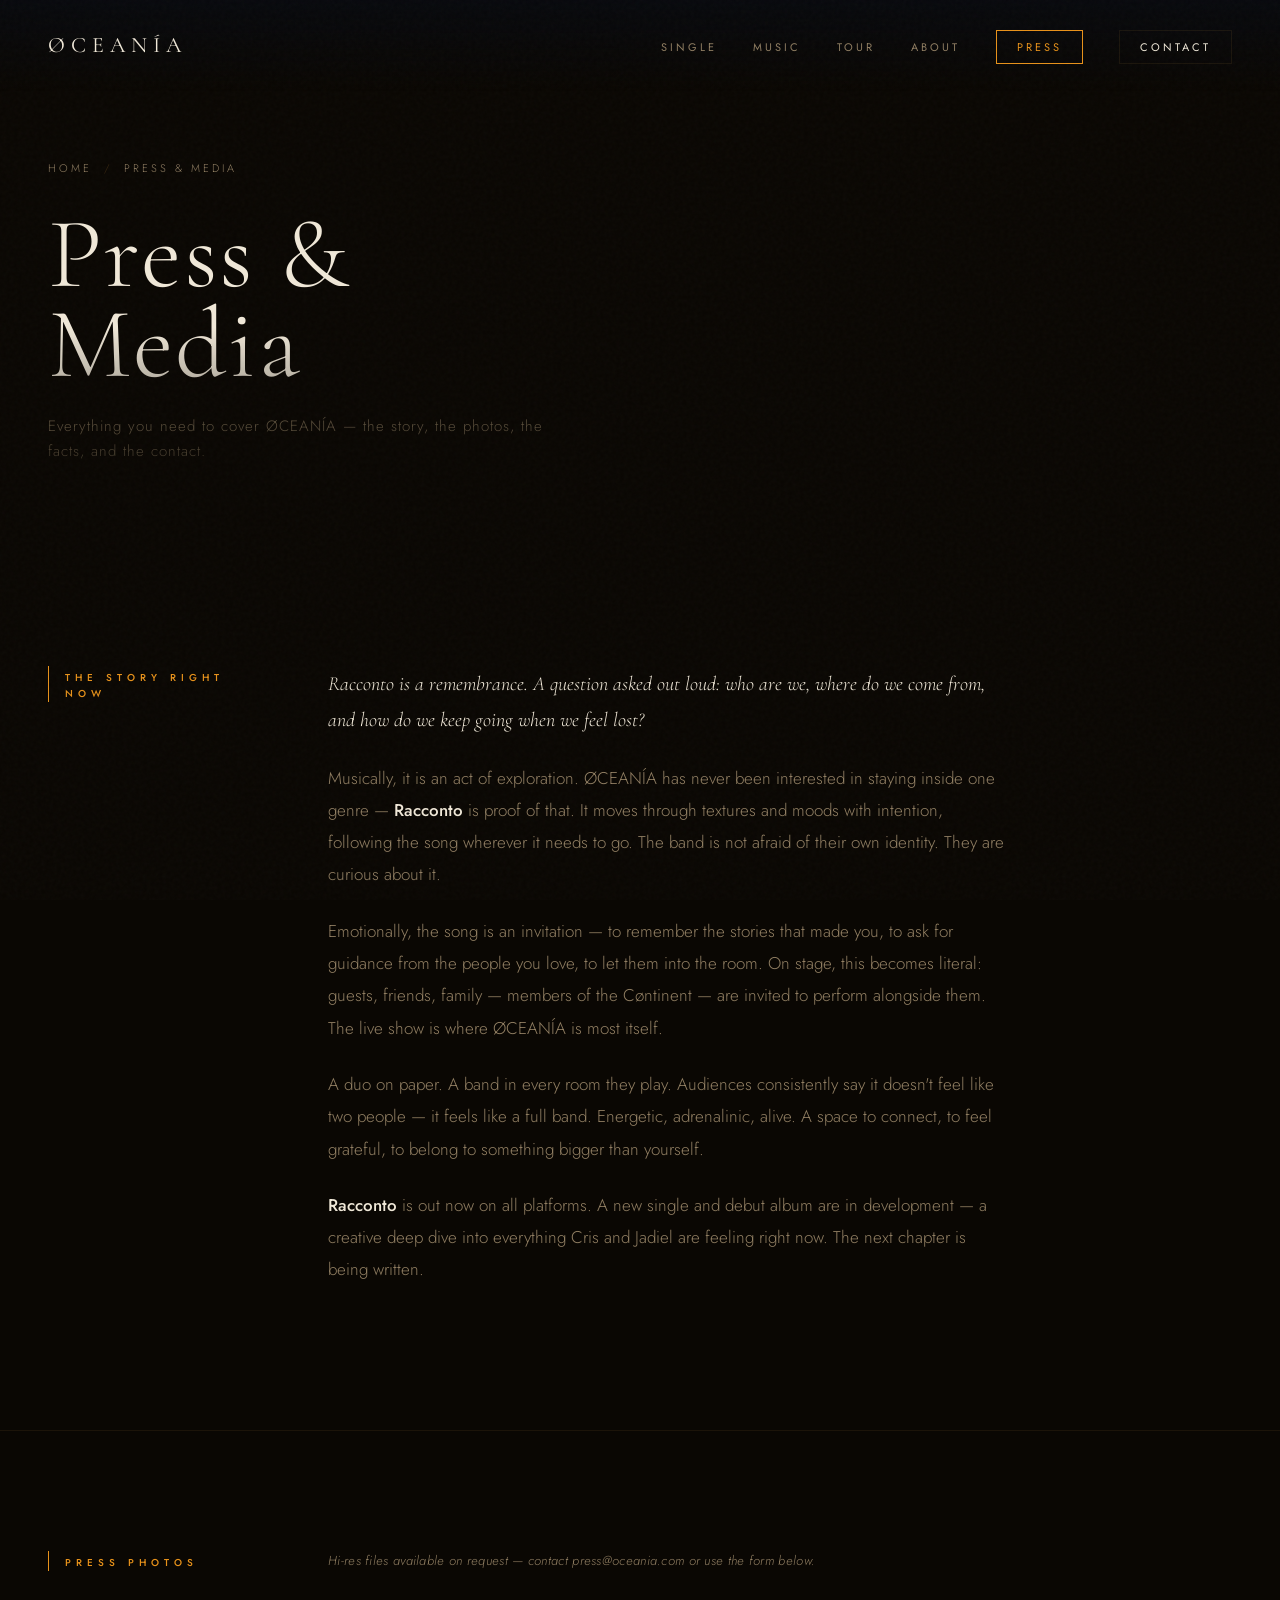
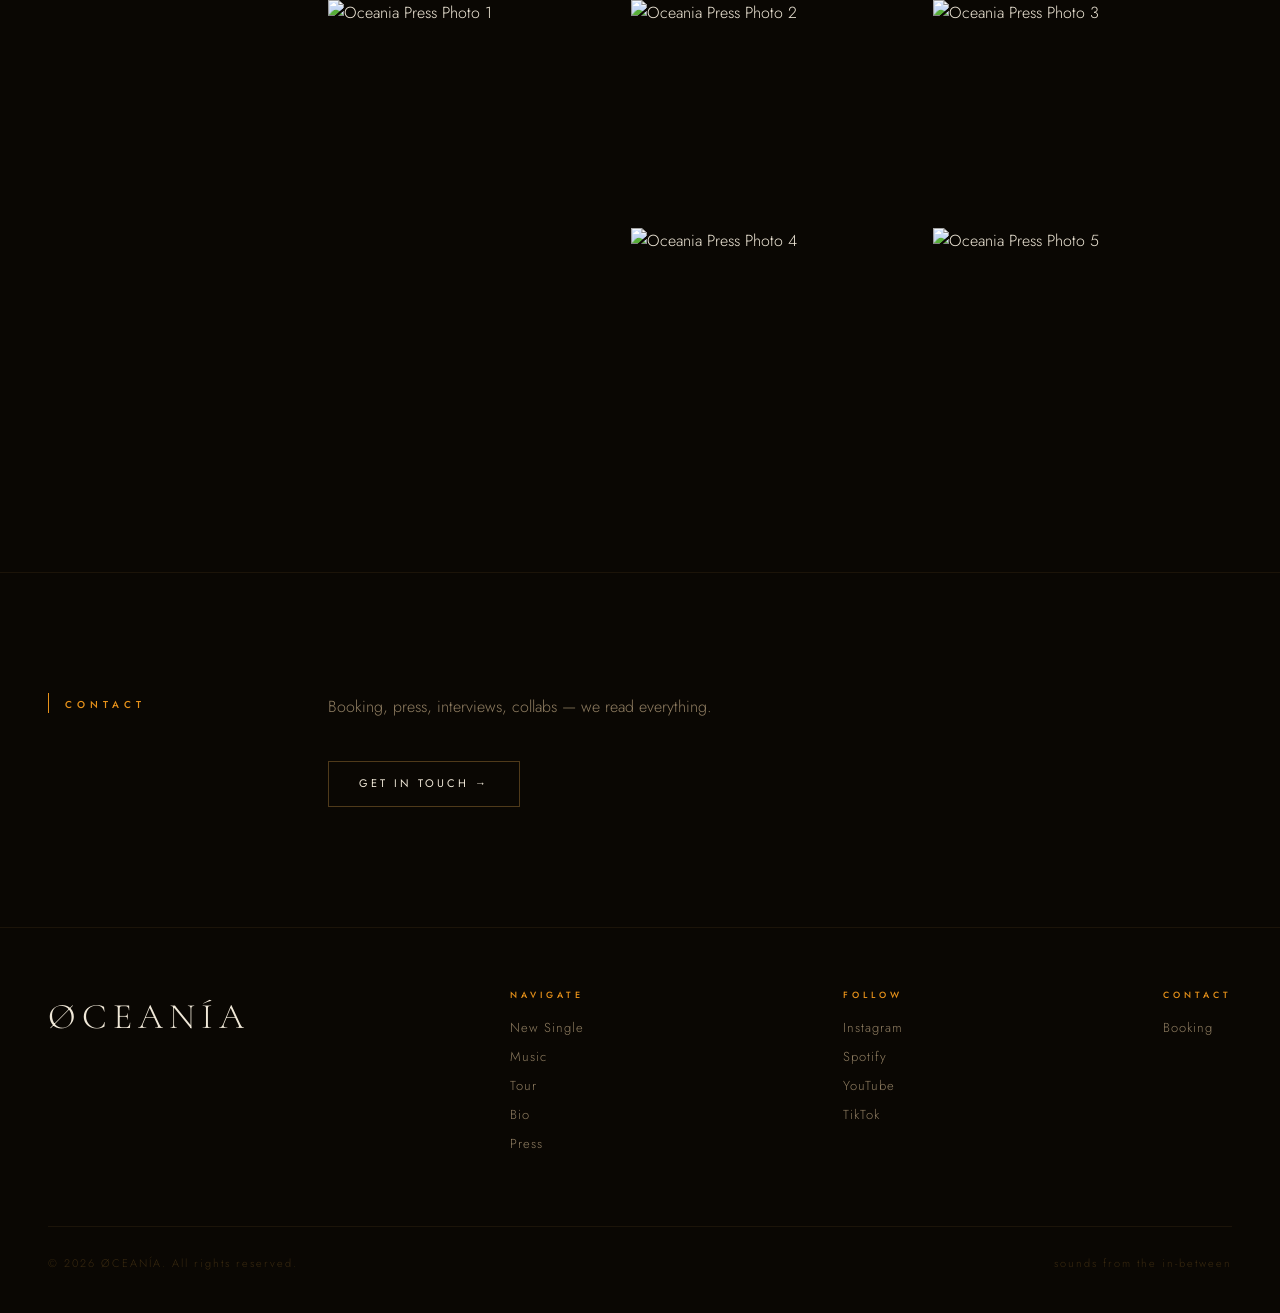
==== press.html @ f7e3e427 "Add files via upload" ====
<!DOCTYPE html>
<!--
  ============================================================
  ØCEANÍA — Press Page
  FILE: press.html
  ============================================================

  PAGE STRUCTURE:
  1. <head>               → Meta, fonts, styles
  2. <nav>                → Fixed navigation
  3. .page-hero           → Title banner
  4. #story-right-now     → The Story Right Now — current press narrative
  5. #epk                 → One Sheet / EPK — key facts
  6. #photos              → Press photos (downloadable)
  7. #contact             → Contact form (Formspree)
  8. <footer>             → Footer

  LINKED FILES:
  - styles.css  → shared design system
  - script.js   → nav scroll + reveal animations

  TO UPDATE:
  - Replace YOUR_FORM_ID in the form action URL
  - Replace placeholder press photos with real images
  - Update streaming/social links throughout
  - Update tech rider details when available
  ============================================================
-->
<html lang="en">
<head>
  <meta charset="UTF-8">
  <meta name="viewport" content="width=device-width, initial-scale=1.0">
  <meta name="description" content="ØCEANÍA — Press kit, photos, EPK, and contact for media and booking inquiries.">
  <title>ØCEANÍA — Press & Media</title>

  <link href="https://fonts.googleapis.com/css2?family=Cormorant+Garamond:ital,wght@0,300;0,400;0,600;1,300;1,400&family=Jost:wght@200;300;400;500&display=swap" rel="stylesheet">
  <link rel="stylesheet" href="styles.css">
</head>
<body>

  <!-- ============================================================
       NAVIGATION
  ============================================================ -->
  <nav class="nav" id="main-nav">
    <a href="index.html" class="nav-logo">ØCEANÍA</a>
    <ul class="nav-links">
      <li><a href="index.html#single">Single</a></li>
      <li><a href="index.html#music">Music</a></li>
      <li><a href="index.html#tour">Tour</a></li>
      <li><a href="bio.html">About</a></li>
      <li><a href="press.html" class="nav-cta nav-active">Press</a></li>
      <li><a href="contact.html" class="nav-cta">Contact</a></li>
    </ul>
  </nav>


  <!-- ============================================================
       PAGE HERO
  ============================================================ -->
  <header class="page-hero press-page-hero">
    <div class="page-hero-inner">

      <div class="breadcrumb">
        <a href="index.html">Home</a>
        <span class="breadcrumb-sep">/</span>
        <span>Press & Media</span>
      </div>

      <h1 class="page-hero-title">Press &<br>Media</h1>

      <p class="page-hero-sub">
        Everything you need to cover ØCEANÍA —
        the story, the photos, the facts, and the contact.
      </p>

    </div>
  </header>


  <!-- ============================================================
       SECTION 1: THE STORY RIGHT NOW
       ============================================================
       This is the living press narrative. Update it every time
       the band enters a new chapter.
       Currently: Racconto era.
  ============================================================ -->
  <section class="bio-section" id="story-right-now">
    <div class="two-col reveal">

      <div class="col-label">
        <p class="col-label-text">The Story Right Now</p>
      </div>

      <div class="bio-text">

        <p>
          <em>Racconto</em> is a remembrance. A question asked out loud:
          who are we, where do we come from, and how do we keep going
          when we feel lost?
        </p>

        <p>
          Musically, it is an act of exploration. ØCEANÍA has never
          been interested in staying inside one genre —
          <strong>Racconto</strong> is proof of that. It moves through
          textures and moods with intention, following the song wherever
          it needs to go. The band is not afraid of their own identity.
          They are curious about it.
        </p>

        <p>
          Emotionally, the song is an invitation — to remember the
          stories that made you, to ask for guidance from the people
          you love, to let them into the room. On stage, this becomes
          literal: guests, friends, family — members of the Cøntinent —
          are invited to perform alongside them. The live show is where
          ØCEANÍA is most itself.
        </p>

        <p>
          A duo on paper. A band in every room they play.
          Audiences consistently say it doesn't feel like two people —
          it feels like a full band. Energetic, adrenalinic, alive.
          A space to connect, to feel grateful, to belong to something
          bigger than yourself.
        </p>

        <p>
          <strong>Racconto</strong> is out now on all platforms.
          A new single and debut album are in development —
          a creative deep dive into everything Cris and Jadiel
          are feeling right now. The next chapter is being written.
        </p>

        <!--
          PRESS QUOTES — uncomment and fill in when you get them
          <blockquote class="press-quote">
            "Quote from a publication or journalist."
            <cite>— Publication Name</cite>
          </blockquote>
        -->

      </div>
    </div>
  </section>


  


  <!-- ============================================================
       SECTION 3: PRESS PHOTOS
       ============================================================
       TO USE REAL PHOTOS:
       Replace .press-photo-inner divs with:
       <img src="images/press-1.jpg" alt="ØCEANÍA press photo"
            style="width:100%;height:100%;object-fit:cover;">

       Update href on the download links to point to actual files.
  ============================================================ -->
  <section class="bio-section" id="photos">
    <div class="two-col reveal">

      <div class="col-label">
        <p class="col-label-text">Press Photos</p>
      </div>

      <div>
        <p class="press-photos-intro">
          Hi-res files available on request — contact press@oceania.com
          or use the form below.
        </p>

        <div class="press-photos-grid">

          <div class="press-photo">
            <img src="images/Press/press-racconto-1.jpeg" alt="Oceania Press Photo 1">
            <div class="press-photo-overlay">
              <a href="images/Press/press-racconto-1.jpeg" class="photo-download-hint" download>Download ↓</a>
            </div>
          </div>

          <div class="press-photo">
            <img src="images/Press/press-racconto-2.jpeg" alt="Oceania Press Photo 2">
            <div class="press-photo-overlay">
              <a href="images/Press/press-racconto-2.jpeg" class="photo-download-hint" download>Download ↓</a>
            </div>
          </div>

          <div class="press-photo">
            <img src="images/Press/press-racconto-3.jpeg" alt="Oceania Press Photo 3">
            <div class="press-photo-overlay">
              <a href="images/Press/press-racconto-3.jpeg" class="photo-download-hint" download>Download ↓</a>
            </div>
          </div>

          <div class="press-photo">
            <img src="images/Press/press-racconto-4.jpeg" alt="Oceania Press Photo 4">
            <div class="press-photo-overlay">
              <a href="images/Press/press-racconto-4.jpeg" class="photo-download-hint" download>Download ↓</a>
            </div>
          </div>

          <div class="press-photo">
            <img src="images/Press/press-racconto-5.jpeg" alt="Oceania Press Photo 5">
            <div class="press-photo-overlay">
              <a href="images/Press/press-racconto-5.jpeg" class="photo-download-hint" download>Download ↓</a>
            </div>
          </div>

        </div>
      </div>

    </div>
  </section>



  <!-- ============================================================
       SECTION 4: CONTACT CTA
       Form lives on contact.html
  ============================================================ -->
  <section class="bio-section" id="contact">
    <div class="two-col reveal">

      <div class="col-label">
        <p class="col-label-text">Contact</p>
      </div>

      <div>
        <p class="contact-form-intro">
          Booking, press, interviews, collabs —
          we read everything.
        </p>
        <a href="contact.html" class="btn-outline">Get in touch →</a>
      </div>

    </div>
  </section>



 <!-- ============================================================
       FOOTER
  ============================================================ -->
  <footer>
    <div class="footer-top">

      <!-- Band name / logo -->
      <div class="footer-logo">ØCEANÍA</div>

      <!-- Navigation column -->
      <div class="footer-col">
        <h4>Navigate</h4>
        <a href="#single">New Single</a>
        <a href="#music">Music</a>
        <a href="#tour">Tour</a>
        <!-- Link to the separate bio page -->
        <a href="bio.html">Bio</a>
        <a href="press.html">Press</a>
      </div>

      <!-- Social links column -->
      <!-- Replace # with your actual social media profile URLs -->
      <div class="footer-col">
        <h4>Follow</h4>
        <a href="https://www.instagram.com/oceania_banda/" target="_blank" rel="noopener">Instagram</a>
        <a href="https://open.spotify.com/artist/15QX2MFDLf2Owsq7GIjmwU" target="_blank" rel="noopener">Spotify</a>
        <a href="https://www.youtube.com/channel/UCTxrDLlP-fS4F4I4i0163rA" target="_blank" rel="noopener">YouTube</a>
        <a href="https://www.tiktok.com/@oceania_music" target="_blank" rel="noopener">TikTok</a>
      </div>

      <!-- Contact column -->
      <div class="footer-col">
        <h4>Contact</h4>
        <!-- Replace with real email addresses -->
        <a href="mailto:dahlia.ruizvera@gmail.com">Booking</a>
      </div>

    </div>

    <!-- Bottom bar: copyright + tagline -->
    <div class="footer-bottom">
      <p class="footer-copy">© 2026 ØCEANÍA. All rights reserved.</p>
      <p class="footer-copy">sounds from the in-between</p>
    </div>

  </footer>
  <script src="script.js"></script>
</body>
</html>
---- styles.css ----
/* ============================================================
   ØCEANÍA — Main Stylesheet
   FILE: styles.css
   Shared across: index.html, bio.html, press.html, contact.html

   STRUCTURE:
   1.  CSS Custom Properties
   2.  Reset & Base
   3.  Film Grain Overlay
   4.  Navigation
   5.  Hero Section (index.html)
   6.  Buttons
   7.  Featured Single Section
   8.  Band Intro Snippet
   9.  Section Header (reusable)
   10. Singles / Music Section
   11. Tour Section
   12. Cøntinent Section
   13. Footer
   14. Keyframe Animations
   15. Scroll Reveal
   16. Responsive / Media Queries
   17. Page Hero (bio, press, contact)
   18. Bio Page — Story, Members, Photos
   19. Press Page — Story, EPK, Photos
   20. Contact Form
============================================================ */


/* ============================================================
   1. CSS CUSTOM PROPERTIES
   — Edit these to retheme the entire site at once.
   — Current palette: Racconto / Amber era.
   — Original ocean/blue palette saved below as a comment.
============================================================ */
:root {
  --color-bg:         #0a0703;
  --color-surface:    #110d05;
  --color-panel:      #181008;
  --color-border:     rgba(240, 180, 80, 0.08);
  --color-accent:     #e8921a;
  --color-accent-dim: rgba(232, 146, 26, 0.15);
  --color-text:       #f0e8d8;
  --color-text-dim:   #907e62;
  --color-text-faint: #3a2a10;

  --font-display: 'Cormorant Garamond', Georgia, serif;
  --font-body:    'Jost', sans-serif;

  --space-xs: 8px;
  --space-sm: 16px;
  --space-md: 32px;
  --space-lg: 64px;
  --space-xl: 120px;

  --transition-fast:   0.2s ease;
  --transition-smooth: 0.4s cubic-bezier(0.25, 0.46, 0.45, 0.94);
  --transition-slow:   0.8s cubic-bezier(0.25, 0.46, 0.45, 0.94);
}

/*
  ORIGINAL OCEAN / BLUE PALETTE — saved for future single switcher:
  --color-bg:         #080a0f;
  --color-surface:    #0d1018;
  --color-panel:      #111520;
  --color-border:     rgba(180, 200, 220, 0.08);
  --color-accent:     #7eb8c9;
  --color-accent-dim: rgba(126, 184, 201, 0.15);
  --color-text:       #d4dde8;
  --color-text-dim:   #5a6a7a;
  --color-text-faint: #2a3a4a;
*/


/* ============================================================
   2. RESET & BASE
============================================================ */
*, *::before, *::after {
  margin: 0;
  padding: 0;
  box-sizing: border-box;
}

html { scroll-behavior: smooth; }

body {
  background-color: var(--color-bg);
  color: var(--color-text);
  font-family: var(--font-body);
  font-weight: 300;
  line-height: 1.6;
  overflow-x: hidden;
}

ul, ol { list-style: none; }
a { text-decoration: none; color: inherit; }
img { max-width: 100%; display: block; }


/* ============================================================
   3. FILM GRAIN OVERLAY
   — Subtle texture rendered as an inline SVG data URI.
   — Fixed so it covers the whole viewport at all times.
   — z-index 9999 keeps it above everything else.
============================================================ */
body::before {
  content: '';
  position: fixed;
  inset: 0;
  background-image: url("data:image/svg+xml,%3Csvg viewBox='0 0 256 256' xmlns='http://www.w3.org/2000/svg'%3E%3Cfilter id='grain'%3E%3CfeTurbulence type='fractalNoise' baseFrequency='0.9' numOctaves='4' stitchTiles='stitch'/%3E%3C/filter%3E%3Crect width='100%25' height='100%25' filter='url(%23grain)' opacity='1'/%3E%3C/svg%3E");
  opacity: 0.028;
  pointer-events: none;
  z-index: 9999;
}


/* ============================================================
   4. NAVIGATION
   — Fixed to top, fades from gradient to frosted glass on scroll.
   — .nav-scrolled is toggled by script.js after 60px of scroll.
   — .nav-active marks the current page link (add manually per page).
   — .nav-cta is the bordered "call to action" link (e.g. Contact).
============================================================ */
.nav {
  position: fixed;
  top: 0;
  left: 0;
  right: 0;
  z-index: 100;
  padding: 28px 48px;
  display: flex;
  justify-content: space-between;
  align-items: center;
  background: linear-gradient(to bottom, rgba(8, 10, 15, 0.9) 0%, transparent 100%);
  transition: padding var(--transition-fast), background var(--transition-fast);
}

.nav.nav-scrolled {
  padding: 18px 48px;
  background: rgba(8, 10, 15, 0.92);
  backdrop-filter: blur(12px);
  -webkit-backdrop-filter: blur(12px);
  border-bottom: 1px solid var(--color-border);
}

.nav-logo {
  font-family: var(--font-display);
  font-size: 22px;
  font-weight: 400;
  letter-spacing: 6px;
  color: var(--color-text);
  text-transform: uppercase;
  transition: color var(--transition-fast);
}

.nav-logo:hover { color: var(--color-accent); }

.nav-links {
  display: flex;
  gap: 36px;
  align-items: center;
}

.nav-links a {
  font-size: 11px;
  font-weight: 400;
  letter-spacing: 3px;
  text-transform: uppercase;
  color: var(--color-text-dim);
  transition: color var(--transition-fast);
  position: relative;
}

/* Animated underline on hover */
.nav-links a::after {
  content: '';
  position: absolute;
  bottom: -4px;
  left: 0;
  width: 0;
  height: 1px;
  background: var(--color-accent);
  transition: width var(--transition-smooth);
}

.nav-links a:hover { color: var(--color-text); }
.nav-links a:hover::after { width: 100%; }

/* Bordered CTA button (e.g. "Contact") */
.nav-links .nav-cta {
  border: 1px solid var(--color-border);
  padding: 8px 20px;
  color: var(--color-text);
  transition: border-color var(--transition-fast), color var(--transition-fast);
}

.nav-links .nav-cta::after { display: none; }

.nav-links .nav-cta:hover {
  border-color: var(--color-accent);
  color: var(--color-accent);
}

/* Active page — add class="nav-active" to the current page link */
.nav-links .nav-active {
  border-color: var(--color-accent);
  color: var(--color-accent);
}


/* ============================================================
   5. HERO SECTION
   — Full-viewport landing section on index.html only.
   — .hero-bg holds the background photo (fades in on load).
   — Content animates up with staggered delays via keyframes.
   — Parallax effect is applied by script.js on scroll.
============================================================ */
.hero {
  position: relative;
  height: 100svh;
  min-height: 600px;
  display: flex;
  flex-direction: column;
  justify-content: flex-end;
  align-items: flex-start;
  overflow: hidden;
}

.hero-bg {
  position: absolute;
  inset: 0;
  background: url('images/Banners/banner-main-racconto.jpg') center/cover no-repeat;
  opacity: 0;
  animation: fadeIn 2s 0.2s forwards;
}

/* Dark gradient overlay so text stays readable over the photo */
.hero-bg::after {
  content: '';
  position: absolute;
  inset: 0;
  background: linear-gradient(
    to top,
    rgba(8, 10, 15, 1) 0%,
    rgba(8, 10, 15, 0.4) 40%,
    transparent 70%
  );
}

.hero-content {
  position: relative;
  z-index: 2;
  padding: 0 48px var(--space-xl);
  max-width: 900px;
}

.hero-eyebrow {
  color: #fff;
  opacity: 0.7;
  font-size: 11px;
  font-weight: 400;
  letter-spacing: 5px;
  text-transform: uppercase;
  margin-bottom: 20px;
  animation: fadeSlideUp 1s 0.3s forwards;
}

.hero-title {
  font-family: var(--font-display);
  font-size: clamp(70px, 12vw, 160px);
  font-weight: 300;
  line-height: 0.9;
  letter-spacing: -1px;
  color: var(--color-text);
  opacity: 0;
  animation: fadeSlideUp 1s 0.5s forwards;
}

.hero-subtitle {
  font-family: var(--font-display);
  font-size: clamp(18px, 3vw, 28px);
  font-style: italic;
  font-weight: 300;
  color: var(--color-text-dim);
  margin-top: 12px;
  letter-spacing: 2px;
  opacity: 0;
  animation: fadeSlideUp 1s 0.7s forwards;
}

.hero-actions {
  display: flex;
  align-items: center;
  gap: 24px;
  margin-top: 40px;
  opacity: 0;
  animation: fadeSlideUp 1s 0.9s forwards;
}

.hero-line {
  width: 60px;
  height: 1px;
  background: var(--color-accent);
  opacity: 0.5;
}

/* Vertical "scroll" indicator, bottom-right corner */
.hero-scroll {
  position: absolute;
  bottom: 40px;
  right: 48px;
  z-index: 2;
  display: flex;
  flex-direction: column;
  align-items: center;
  gap: 10px;
  opacity: 0;
  animation: fadeIn 1s 1.4s forwards;
}

.hero-scroll span {
  font-size: 9px;
  letter-spacing: 4px;
  text-transform: uppercase;
  color: var(--color-text-dim);
  writing-mode: vertical-rl;
}

.scroll-bar {
  width: 1px;
  height: 50px;
  background: linear-gradient(to bottom, var(--color-accent), transparent);
  animation: scrollPulse 2s ease-in-out infinite;
}


/* ============================================================
   6. BUTTONS
   — .btn-outline is the main CTA button used across all pages.
============================================================ */
.btn-outline {
  display: inline-flex;
  align-items: center;
  gap: 10px;
  padding: 13px 30px;
  border: 1px solid rgba(240, 180, 80, 0.3);
  font-family: var(--font-body);
  font-size: 11px;
  font-weight: 400;
  letter-spacing: 3px;
  text-transform: uppercase;
  color: var(--color-text);
  cursor: pointer;
  transition: border-color var(--transition-fast),
              background  var(--transition-fast),
              color       var(--transition-fast);
}

.btn-outline:hover {
  border-color: var(--color-accent);
  background: var(--color-accent-dim);
  color: var(--color-accent);
}


/* ============================================================
   7. FEATURED SINGLE SECTION
   — Two-column layout: artwork left, info right.
   — Used on index.html to spotlight the current single (Racconto).
============================================================ */
.featured-single {
  padding: var(--space-xl) 48px;
  background: var(--color-surface);
  border-top: 1px solid var(--color-border);
  border-bottom: 1px solid var(--color-border);
}

.featured-single-inner {
  display: grid;
  grid-template-columns: 1fr 1fr;
  gap: 80px;
  align-items: center;
  max-width: 1200px;
  margin: 0 auto;
}

.single-artwork {
  position: relative;
  aspect-ratio: 1;
  overflow: hidden;
}

/* Fallback gradient shown if artwork image is missing */
.single-artwork-placeholder {
  width: 100%;
  height: 100%;
  background:
    radial-gradient(circle at 40% 60%, rgba(40, 100, 140, 0.3) 0%, transparent 60%),
    radial-gradient(circle at 70% 30%, rgba(20, 50, 80, 0.4) 0%, transparent 50%),
    linear-gradient(135deg, #0d1a28, #060c14, #0a1520);
  display: flex;
  align-items: center;
  justify-content: center;
  border: 1px solid var(--color-border);
}

.artwork-watermark {
  font-family: var(--font-display);
  font-size: 64px;
  font-weight: 300;
  letter-spacing: 8px;
  color: rgba(126, 184, 201, 0.06);
  text-transform: uppercase;
  text-align: center;
  user-select: none;
}

/* Corner accent decorations on the placeholder */
.single-artwork-placeholder::before,
.single-artwork-placeholder::after {
  content: '';
  position: absolute;
  width: 30px;
  height: 30px;
  border-color: rgba(126, 184, 201, 0.2);
  border-style: solid;
}

.single-artwork-placeholder::before {
  top: 16px;
  left: 16px;
  border-width: 1px 0 0 1px;
}

.single-artwork-placeholder::after {
  bottom: 16px;
  right: 16px;
  border-width: 0 1px 1px 0;
}

.single-info {
  display: flex;
  flex-direction: column;
  gap: 20px;
}

/* "New Single" pill with animated blinking dot */
.single-tag {
  display: inline-flex;
  align-items: center;
  gap: 10px;
  font-size: 10px;
  font-weight: 500;
  letter-spacing: 4px;
  text-transform: uppercase;
  color: var(--color-accent);
}

.single-tag::before {
  content: '';
  width: 6px;
  height: 6px;
  border-radius: 50%;
  background: var(--color-accent);
  animation: blink 2s ease-in-out infinite;
}

.single-title {
  font-family: var(--font-display);
  font-size: clamp(52px, 7vw, 90px);
  font-weight: 300;
  line-height: 0.95;
  letter-spacing: 2px;
  color: var(--color-text);
}

.single-title em {
  font-style: italic;
  color: var(--color-accent);
}

.single-meta {
  font-size: 12px;
  letter-spacing: 3px;
  text-transform: uppercase;
  color: var(--color-text-dim);
}

.single-description {
  font-size: 16px;
  line-height: 1.8;
  color: var(--color-text-dim);
  max-width: 420px;
  font-weight: 300;
}

.single-links {
  display: flex;
  flex-wrap: wrap;
  gap: 12px;
  margin-top: 8px;
}

.stream-link {
  display: inline-flex;
  align-items: center;
  padding: 10px 20px;
  border: 1px solid var(--color-border);
  font-size: 11px;
  font-weight: 400;
  letter-spacing: 2px;
  text-transform: uppercase;
  color: var(--color-text-dim);
  transition: all var(--transition-fast);
}

.stream-link:hover {
  border-color: var(--color-accent);
  color: var(--color-accent);
  background: var(--color-accent-dim);
}


/* ============================================================
   8. BAND INTRO SNIPPET
   — Centered section on index.html with diagonal text flow:
     eyebrow pulls left → body centers → closer pulls right.
   — Scroll reveal animations staggered (see section 15).
============================================================ */
.band-intro-section {
  padding: var(--space-xl) 48px;
  border-top: 1px solid var(--color-border);
  text-align: center;
}

.band-intro-inner {
  max-width: 680px;
  margin: 0 auto;
}

.band-intro-eyebrow {
  font-size: 20px;
  font-weight: 500;
  letter-spacing: 5px;
  text-transform: uppercase;
  color: var(--color-accent);
  margin-bottom: 12px;
  text-align: left;
}

.band-intro-body {
  font-family: var(--font-display);
  font-size: 30px;
  font-style: italic;
  font-weight: 300;
  line-height: 1.8;
  color: var(--color-text-dim);
  margin-bottom: 32px;
  max-width: 560px;
}

.band-intro-closer {
  text-align: right;
  font-size: 20px;
  font-weight: 500;
  letter-spacing: 5px;
  text-transform: uppercase;
  color: var(--color-accent);
  margin-top: 12px;
}

.band-intro-section .btn-outline {
  padding: 16px 40px;
  margin-top: 24px;
}


/* ============================================================
   9. SECTION HEADER (reusable)
   — Used above singles, tour, and other grid sections.
============================================================ */
.section-header { margin-bottom: 60px; }

.section-eyebrow {
  font-size: 10px;
  font-weight: 500;
  letter-spacing: 5px;
  text-transform: uppercase;
  color: var(--color-accent);
  margin-bottom: 12px;
}

.section-title {
  font-family: var(--font-display);
  font-size: clamp(36px, 5vw, 64px);
  font-weight: 300;
  letter-spacing: 1px;
  line-height: 1;
  color: var(--color-text);
}


/* ============================================================
   10. SINGLES / MUSIC SECTION
   — Grid of square cards, one per release.
   — Each card is wrapped in an <a> tag linking to the smart link.
   — Default state: sepia/desaturated. Hover: full color.
   — .single-card-tag is the "New!" / "Next Release" badge.
============================================================ */
.singles-section {
  padding: var(--space-xl) 48px;
  border-top: 1px solid var(--color-border);
}

.singles-grid {
  display: grid;
  grid-template-columns: repeat(auto-fill, minmax(280px, 1fr));
  gap: 2px;
}

.single-card {
  position: relative;
  aspect-ratio: 1;
  overflow: hidden;
  cursor: pointer;
}

.single-card-art {
  width: 100%;
  height: 100%;
  transition: transform var(--transition-slow);
}

.single-card:hover .single-card-art { transform: scale(1.06); }

/* Fallback gradient backgrounds — shown only if no <img> is present */
.single-card:nth-child(1) .single-card-art {
  background: radial-gradient(circle at 30% 70%, #0d2535, transparent 60%),
              linear-gradient(135deg, #0a1a26, #06101a);
}
.single-card:nth-child(2) .single-card-art {
  background: radial-gradient(circle at 70% 30%, #1a2030, transparent 55%),
              linear-gradient(200deg, #0f1520, #080c14);
}
.single-card:nth-child(3) .single-card-art {
  background: radial-gradient(circle at 50% 80%, #0d1e30, transparent 65%),
              linear-gradient(45deg, #0a1825, #070e18);
}
.single-card:nth-child(4) .single-card-art {
  background: radial-gradient(circle at 20% 40%, #152535, transparent 60%),
              linear-gradient(100deg, #0c1a28, #080f1a);
}

/* Dark overlay fades in on hover, reveals the "Listen" text */
.single-card-overlay {
  position: absolute;
  inset: 0;
  background: linear-gradient(
    to top,
    rgba(8, 10, 15, 0.95) 0%,
    rgba(8, 10, 15, 0.3) 50%,
    transparent 100%
  );
  opacity: 0;
  transition: opacity var(--transition-smooth);
  display: flex;
  flex-direction: column;
  justify-content: flex-end;
  padding: 28px;
}

.single-card:hover .single-card-overlay { opacity: 1; }

/* Title + year label always visible at card bottom */
.single-card-label {
  position: absolute;
  bottom: 0;
  left: 0;
  right: 0;
  padding: 60px 24px 24px;
  background: linear-gradient(to top, rgba(8, 10, 15, 0.9), transparent);
}

.single-card-year {
  font-size: 10px;
  letter-spacing: 3px;
  color: var(--color-accent);
  text-transform: uppercase;
  margin-bottom: 4px;
}

.single-card-name {
  font-family: var(--font-display);
  font-size: 22px;
  font-weight: 400;
  letter-spacing: 1px;
  color: var(--color-text);
}

/* "Listen on Spotify →" slides up on hover */
.single-card-listen {
  font-size: 10px;
  letter-spacing: 3px;
  text-transform: uppercase;
  color: var(--color-accent);
  font-weight: 400;
  margin-top: 10px;
  opacity: 0;
  transform: translateY(10px);
  transition: opacity var(--transition-smooth), transform var(--transition-smooth);
}

.single-card:hover .single-card-listen {
  opacity: 1;
  transform: translateY(0);
}

/* "New!" / "Next Release" badge — top-right corner of the card */
.single-card-tag {
  position: absolute;
  top: 16px;
  right: 16px;
  padding: 6px 14px;
  background: var(--color-accent);
  color: var(--color-bg);
  font-size: 9px;
  font-weight: 500;
  letter-spacing: 3px;
  text-transform: uppercase;
}

/* Artwork: desaturated by default, full colour on hover */
.single-card-art img {
  width: 100%;
  height: 100%;
  object-fit: cover;
  display: block;
  filter: sepia(100%) brightness(0.6);
  transition: filter var(--transition-slow);
}

.single-card:hover .single-card-art img {
  filter: sepia(0%) brightness(1);
}


/* ============================================================
   11. TOUR SECTION
   — When no dates are live, show .tour-tba.
   — Individual .tour-row items are commented out in the HTML
     until actual dates are booked.
============================================================ */
.tour-section {
  padding: var(--space-xl) 48px;
  background: var(--color-surface);
  border-top: 1px solid var(--color-border);
  text-align: center;
}

.tour-list { border-top: 1px solid var(--color-border); }

/* Placeholder shown when no dates are booked */
.tour-tba {
  padding: 60px 0;
  border-top: 1px solid var(--color-border);
  border-bottom: 1px solid var(--color-border);
  font-family: var(--font-display);
  font-size: 24px;
  font-style: italic;
  font-weight: 300;
  color: var(--color-text-dim);
  letter-spacing: 1px;
}

.tour-row {
  display: grid;
  grid-template-columns: 140px 1fr auto;
  align-items: center;
  gap: var(--space-md);
  padding: 28px 0;
  border-bottom: 1px solid var(--color-border);
  transition: background var(--transition-fast);
  cursor: default;
}

.tour-row:hover {
  background: rgba(240, 180, 80, 0.03);
  padding-left: 12px;
  transition: all var(--transition-fast);
}

.tour-row:hover .tour-ticket { opacity: 1; }

.tour-date {
  font-family: var(--font-display);
  font-size: 36px;
  font-weight: 300;
  color: var(--color-accent);
  line-height: 1;
}

.tour-date-month {
  font-size: 11px;
  letter-spacing: 2px;
  text-transform: uppercase;
  color: var(--color-text-dim);
  margin-top: 2px;
}

.tour-venue {
  font-family: var(--font-display);
  font-size: 22px;
  font-weight: 400;
  letter-spacing: 0.5px;
  color: var(--color-text);
}

.tour-city {
  font-size: 12px;
  letter-spacing: 2px;
  text-transform: uppercase;
  color: var(--color-text-dim);
  margin-top: 4px;
}

.tour-ticket {
  padding: 10px 24px;
  border: 1px solid var(--color-border);
  font-size: 11px;
  letter-spacing: 3px;
  text-transform: uppercase;
  color: var(--color-text);
  font-family: var(--font-body);
  cursor: pointer;
  background: transparent;
  opacity: 0.3;
  transition: all var(--transition-fast);
}

.tour-ticket:hover {
  background: var(--color-accent-dim);
  border-color: var(--color-accent);
  color: var(--color-accent);
  opacity: 1;
}

.tour-ticket.sold-out {
  opacity: 0.3 !important;
  cursor: not-allowed;
  color: var(--color-text-dim);
}

.tour-ticket.sold-out:hover {
  background: transparent;
  border-color: var(--color-border);
  color: var(--color-text-dim);
}


/* ============================================================
   12. CØNTINENT SECTION
   — Fan community section at the bottom of index.html.
   — Ambient radial glow sits behind the title.
   — Mailing list form is in the HTML, commented out until needed.
============================================================ */
.continent-section {
  padding: var(--space-xl) 48px;
  text-align: center;
  border-top: 1px solid var(--color-border);
  position: relative;
  overflow: hidden;
}

/* Ambient radial glow behind the title */
.continent-section::before {
  content: '';
  position: absolute;
  top: 50%;
  left: 50%;
  transform: translate(-50%, -50%);
  width: 600px;
  height: 600px;
  background: radial-gradient(circle, var(--color-accent-dim) 0%, transparent 70%);
  pointer-events: none;
}

.continent-inner {
  position: relative;
  z-index: 1;
  max-width: 700px;
  margin: 0 auto;
  display: flex;
  flex-direction: column;
  align-items: center;
  gap: 24px;
}

.continent-eyebrow {
  font-size: 10px;
  font-weight: 500;
  letter-spacing: 5px;
  text-transform: uppercase;
  color: var(--color-accent);
}

.continent-title {
  font-family: var(--font-display);
  font-size: clamp(48px, 8vw, 100px);
  font-weight: 300;
  line-height: 1;
  letter-spacing: 1px;
  color: var(--color-text);
}

.continent-title em {
  font-style: italic;
  color: var(--color-accent);
}

.continent-sub {
  font-family: var(--font-display);
  font-style: italic;
  font-size: 20px;
  line-height: 1.8;
  color: var(--color-text-dim);
  font-weight: 300;
}

.continent-links {
  display: flex;
  flex-wrap: wrap;
  justify-content: center;
  gap: 12px;
  margin-top: 16px;
}

.continent-link {
  padding: 12px 28px;
  border: 1px solid var(--color-border);
  font-size: 11px;
  font-weight: 400;
  letter-spacing: 3px;
  text-transform: uppercase;
  color: var(--color-text-dim);
  transition: all var(--transition-fast);
}

.continent-link:hover {
  border-color: var(--color-accent);
  color: var(--color-accent);
  background: var(--color-accent-dim);
}

/* --- MAILING LIST (deactivated) ---
   Uncomment the form block in index.html to activate.
*/
.continent-form {
  display: flex;
  gap: 0;
  margin-top: 8px;
}

.continent-input {
  padding: 13px 24px;
  background: transparent;
  border: 1px solid var(--color-border);
  border-right: none;
  color: var(--color-text);
  font-family: var(--font-body);
  font-size: 13px;
  font-weight: 300;
  letter-spacing: 1px;
  width: 280px;
  outline: none;
  transition: border-color var(--transition-fast);
}

.continent-input:focus { border-color: var(--color-accent); }
.continent-input::placeholder { color: var(--color-text-faint); }

.continent-btn {
  padding: 13px 28px;
  background: var(--color-accent);
  border: 1px solid var(--color-accent);
  color: var(--color-bg);
  font-family: var(--font-body);
  font-size: 11px;
  font-weight: 500;
  letter-spacing: 3px;
  text-transform: uppercase;
  cursor: pointer;
  transition: all var(--transition-fast);
}

.continent-btn:hover {
  background: transparent;
  color: var(--color-accent);
}


/* ============================================================
   13. FOOTER
============================================================ */
footer {
  padding: 60px 48px 40px;
  border-top: 1px solid var(--color-border);
  background: var(--color-bg);
}

.footer-top {
  display: flex;
  justify-content: space-between;
  align-items: flex-start;
  margin-bottom: var(--space-lg);
}

.footer-logo {
  font-family: var(--font-display);
  font-size: 36px;
  font-weight: 300;
  letter-spacing: 6px;
  color: var(--color-text);
}

.footer-col h4 {
  font-size: 9px;
  font-weight: 500;
  letter-spacing: 4px;
  text-transform: uppercase;
  color: var(--color-accent);
  margin-bottom: 16px;
}

.footer-col a,
.footer-col p {
  display: block;
  font-size: 13px;
  font-weight: 300;
  color: var(--color-text-dim);
  margin-bottom: 8px;
  letter-spacing: 1px;
  transition: color var(--transition-fast);
}

.footer-col a:hover { color: var(--color-text); }

.footer-bottom {
  border-top: 1px solid var(--color-border);
  padding-top: 28px;
  display: flex;
  justify-content: space-between;
  align-items: center;
}

.footer-copy {
  font-size: 11px;
  color: var(--color-text-faint);
  letter-spacing: 2px;
}


/* ============================================================
   14. KEYFRAME ANIMATIONS
============================================================ */
@keyframes fadeSlideUp {
  from { opacity: 0; transform: translateY(24px); }
  to   { opacity: 1; transform: translateY(0); }
}

@keyframes fadeIn {
  from { opacity: 0; }
  to   { opacity: 1; }
}

@keyframes scrollPulse {
  0%, 100% { opacity: 0.3; transform: scaleY(1); }
  50%       { opacity: 0.8; transform: scaleY(1.1); }
}

@keyframes blink {
  0%, 100% { opacity: 1; }
  50%       { opacity: 0.2; }
}


/* ============================================================
   15. SCROLL REVEAL
   — Elements start hidden and animate in when entering the viewport.
   — script.js adds .revealed via IntersectionObserver.
   — .reveal        → fade up
   — .reveal-left   → fade from left
   — .reveal-right  → fade from right
   — .reveal-children → staggered fade up for child elements
============================================================ */
.reveal {
  opacity: 0;
  transform: translateY(32px);
  transition: opacity 0.8s cubic-bezier(0.25, 0.46, 0.45, 0.94),
              transform 0.8s cubic-bezier(0.25, 0.46, 0.45, 0.94);
}

.reveal.revealed {
  opacity: 1;
  transform: translateY(0);
}

.reveal-left {
  opacity: 0;
  transform: translateX(-32px);
  transition: opacity 0.8s cubic-bezier(0.25, 0.46, 0.45, 0.94),
              transform 0.8s cubic-bezier(0.25, 0.46, 0.45, 0.94);
}

.reveal-right {
  opacity: 0;
  transform: translateX(32px);
  transition: opacity 0.8s cubic-bezier(0.25, 0.46, 0.45, 0.94),
              transform 0.8s cubic-bezier(0.25, 0.46, 0.45, 0.94);
}

.reveal-left.revealed,
.reveal-right.revealed {
  opacity: 1;
  transform: translateX(0);
}

/* Staggered children — each child animates in with a slight delay */
.reveal-children > * {
  opacity: 0;
  transform: translateY(20px);
  transition: opacity 0.6s ease, transform 0.6s ease;
}

.reveal-children.revealed > *:nth-child(1) { opacity: 1; transform: none; transition-delay: 0s; }
.reveal-children.revealed > *:nth-child(2) { opacity: 1; transform: none; transition-delay: 0.1s; }
.reveal-children.revealed > *:nth-child(3) { opacity: 1; transform: none; transition-delay: 0.2s; }
.reveal-children.revealed > *:nth-child(4) { opacity: 1; transform: none; transition-delay: 0.3s; }
.reveal-children.revealed > *:nth-child(5) { opacity: 1; transform: none; transition-delay: 0.4s; }
.reveal-children.revealed > *:nth-child(6) { opacity: 1; transform: none; transition-delay: 0.5s; }

/* Custom cascade delays for Cøntinent section */
.continent-eyebrow.reveal { transition-delay: 0s; }
.continent-title.reveal   { transition-delay: 0.2s; }
.continent-sub.reveal     { transition-delay: 0.4s; }
.continent-links.reveal   { transition-delay: 0.6s; }

/* Custom cascade delays for Band Intro section */
.band-intro-eyebrow.reveal { transition-delay: 0s; }
.band-intro-body.reveal    { transition-delay: 0.2s; }
.band-intro-closer.reveal  { transition-delay: 0.6s; }


/* ============================================================
   16. RESPONSIVE / MEDIA QUERIES
   — All breakpoint overrides in one place for easy maintenance.
============================================================ */
@media (max-width: 900px) {
  .nav,
  .nav.nav-scrolled { padding: 20px 24px; }

  /* Nav links hidden on mobile — TODO: add hamburger menu */
  .nav-links { display: none; }

  .featured-single-inner {
    grid-template-columns: 1fr;
    gap: 40px;
  }

  .hero-content { padding: 0 24px 80px; }

  .singles-section,
  .tour-section,
  .featured-single,
  .band-intro-section,
  .continent-section { padding: 80px 24px; }

  .tour-row { grid-template-columns: 100px 1fr; }
  .tour-ticket { display: none; }

  .footer-top { flex-direction: column; gap: 32px; }
  footer { padding: 48px 24px 32px; }
  .footer-bottom { flex-direction: column; gap: 12px; text-align: center; }

  /* Bio / press / contact pages */
  .page-hero { padding: 120px 24px 60px; }
  .page-hero::before { display: none; }
  .bio-section { padding: 80px 24px; }
  .two-col { grid-template-columns: 1fr; gap: 32px; }
  .col-label { position: static; }
  .members-grid { grid-template-columns: repeat(auto-fill, minmax(160px, 1fr)); }
  .photos-grid { grid-template-columns: 1fr 1fr; }
  .press-photo:first-child { grid-row: span 1; }
}

@media (max-width: 600px) {
  .form-row { grid-template-columns: 1fr; }
  .form-submit { align-self: stretch; text-align: center; }
}


/* ============================================================
   17. PAGE HERO
   — Shared header used by bio.html, press.html, contact.html.
   — Base class is always .page-hero.
   — Page-specific variants (add to the same <header> element):
       bio.html     → .bio-page-hero
       press.html   → .press-page-hero
       contact.html → .contact-page-hero
   — The large decorative background text is generated via ::before.
   — Default text is "BIO" — overridden per page variant below.
   — Background image fades in on load via the fadeIn animation.
   — Inner content (breadcrumb, title, sub) stagger up on load.
============================================================ */
.page-hero {
  padding: 160px 48px 80px;
  border-bottom: 1px solid var(--color-border);
  position: relative;
  overflow: hidden;
  animation: fadeIn 1.2s ease forwards;
}

/* Default decorative background text */
.page-hero::before {
  content: 'BIO';
  position: absolute;
  right: -20px;
  top: 50%;
  transform: translateY(-50%);
  font-family: var(--font-display);
  font-size: 280px;
  font-weight: 300;
  color: var(--color-text-faint);
  letter-spacing: -10px;
  user-select: none;
  line-height: 1;
  pointer-events: none;
}

.page-hero-inner {
  max-width: 800px;
  position: relative;
  z-index: 1;
}

/* Staggered entrance animation for page hero content */
.page-hero-inner .breadcrumb,
.page-hero-inner .page-hero-title,
.page-hero-inner .page-hero-sub {
  opacity: 0;
  animation: fadeSlideUp 0.8s forwards;
}

.page-hero-inner .breadcrumb      { animation-delay: 0.2s; }
.page-hero-inner .page-hero-title { animation-delay: 0.4s; }
.page-hero-inner .page-hero-sub   { animation-delay: 0.6s; }

.breadcrumb {
  display: flex;
  align-items: center;
  gap: 12px;
  margin-bottom: 32px;
  font-size: 11px;
  letter-spacing: 3px;
  text-transform: uppercase;
  color: var(--color-text-dim);
}

.breadcrumb a { transition: color var(--transition-fast); }
.breadcrumb a:hover { color: var(--color-accent); }
.breadcrumb-sep { color: var(--color-text-faint); }

.page-hero-title {
  font-family: var(--font-display);
  font-size: clamp(52px, 8vw, 100px);
  font-weight: 300;
  line-height: 0.9;
  letter-spacing: 2px;
  margin-bottom: 24px;
}

.page-hero-sub {
  font-size: 15px;
  font-weight: 300;
  color: var(--color-text-dim);
  letter-spacing: 1px;
  max-width: 500px;
  line-height: 1.7;
}

/* Bio page hero — crowd shot, fades to dark at bottom */
.bio-page-hero {
  background: url('images/Banners/banner-about.jpg') center 70%/cover no-repeat;
  -webkit-mask-image: linear-gradient(to bottom, black 60%, transparent 100%);
  mask-image: linear-gradient(to bottom, black 60%, transparent 100%);
}

.bio-page-hero::before { display: none; }

/* Press page hero — Racconto cover art, fades to dark at bottom */
.press-page-hero {
  background: url('images/Banners/banner-press-racconto.jpg') center/cover no-repeat;
  -webkit-mask-image: linear-gradient(to bottom, black 60%, transparent 100%);
  mask-image: linear-gradient(to bottom, black 60%, transparent 100%);
}

.press-page-hero::before { display: none; }

/* Contact page hero — decorative text override */
.contact-page-hero::before { content: 'HI'; }


/* ============================================================
   18. BIO PAGE — STORY, MEMBERS, PHOTOS
   — .bio-section wraps each content block on bio.html.
   — .two-col is the sticky-label + content column layout.
   — .photos-grid is the portrait grid for live show photos (3 col).
   — .press-photo is shared with the press page photo grid.
============================================================ */

/* Section wrapper used on bio, press, and contact pages */
.bio-section {
  padding: var(--space-xl) 48px;
  border-bottom: 1px solid var(--color-border);
}

.bio-section:last-of-type { border-bottom: none; }

/* Two-column layout: sticky label on left, content on right */
.two-col {
  display: grid;
  grid-template-columns: 220px 1fr;
  gap: 60px;
  align-items: start;
}

.col-label {
  position: sticky;
  top: 100px;
}

.col-label-text {
  font-size: 10px;
  font-weight: 500;
  letter-spacing: 5px;
  text-transform: uppercase;
  color: var(--color-accent);
  padding-top: 4px;
  border-left: 1px solid var(--color-accent);
  padding-left: 16px;
}

/* Story text */
.bio-text p {
  font-size: 17px;
  line-height: 1.9;
  color: var(--color-text-dim);
  margin-bottom: 24px;
  max-width: 680px;
  font-weight: 300;
}

/* First paragraph is a large italic display quote */
.bio-text p:first-child {
  font-size: 20px;
  line-height: 1.8;
  color: var(--color-text);
  font-family: var(--font-display);
  font-weight: 300;
  font-style: italic;
}

.bio-text strong {
  color: var(--color-text);
  font-weight: 500;
}

/* Members grid */
.members-grid {
  display: grid;
  grid-template-columns: repeat(auto-fill, minmax(200px, 1fr));
  gap: 32px;
}

.member-card {
  display: flex;
  flex-direction: column;
  gap: 16px;
}

.member-photo {
  aspect-ratio: 4 / 5;
  overflow: hidden;
  position: relative;
  background: var(--color-panel);
  border: 1.5px solid var(--color-border);
}

.member-photo img {
  width: 100%;
  height: 100%;
  object-fit: cover;
  object-position: center top;
}

/* Fallback gradient — shown if member photo is missing */
.member-photo-placeholder {
  width: 100%;
  height: 100%;
  display: flex;
  align-items: flex-end;
  padding: 16px;
}

.member-card:nth-child(1) .member-photo-placeholder {
  background: radial-gradient(ellipse at 50% 30%, rgba(20, 50, 80, 0.6), rgba(8, 10, 15, 0.9));
}
.member-card:nth-child(2) .member-photo-placeholder {
  background: radial-gradient(ellipse at 50% 30%, rgba(15, 40, 70, 0.6), rgba(8, 10, 15, 0.9));
}

.photo-hint {
  font-size: 9px;
  letter-spacing: 2px;
  text-transform: uppercase;
  color: var(--color-text-faint);
}

.member-name {
  font-family: var(--font-display);
  font-size: 22px;
  font-weight: 400;
  letter-spacing: 1px;
  color: var(--color-text);
}

.member-role {
  font-size: 11px;
  letter-spacing: 3px;
  text-transform: uppercase;
  color: var(--color-accent);
  margin-top: -10px;
}

.member-bio {
  font-size: 13px;
  line-height: 1.7;
  color: var(--color-text-dim);
  font-weight: 300;
}

/* Live photo grid — portrait orientation, 3 equal columns */
.photos-grid {
  display: grid;
  grid-template-columns: repeat(3, 1fr);
  gap: 4px;
}

.photos-grid .press-photo {
  aspect-ratio: 2/3;
}

/* Individual photo tile — shared by both grids */
.press-photo {
  position: relative;
  overflow: hidden;
  cursor: pointer;
}

/* Hover overlay with download button */
.press-photo-overlay {
  position: absolute;
  inset: 0;
  background: rgba(8, 10, 15, 0.6);
  display: flex;
  align-items: center;
  justify-content: center;
  opacity: 0;
  transition: opacity var(--transition-smooth);
}

.press-photo:hover .press-photo-overlay { opacity: 1; }

.photo-download-hint {
  font-size: 11px;
  letter-spacing: 3px;
  text-transform: uppercase;
  color: var(--color-text);
  border: 1px solid var(--color-border);
  padding: 10px 20px;
  background: rgba(8, 10, 15, 0.6);
}

.photos-note {
  margin-top: 20px;
  font-size: 12px;
  letter-spacing: 2px;
  color: var(--color-text-dim);
}


/* ============================================================
   19. PRESS PAGE — STORY, EPK, PHOTOS
   — .press-photos-grid is the landscape grid for promo shots.
     Layout: 1 tall photo spanning 2 rows on the left, 4 landscape on the right.
   — .story-now-section, .family-block, .press-quote are shared
     with bio.html.
   — EPK table (.epk-*) is press.html only.
============================================================ */
.story-now-section { background: var(--color-surface); }

/* Extended family / alumni block */
.family-block {
  margin-top: 48px;
  padding-top: 40px;
  border-top: 1px solid var(--color-border);
}

.family-label {
  font-size: 10px;
  font-weight: 500;
  letter-spacing: 5px;
  text-transform: uppercase;
  color: var(--color-accent);
  margin-bottom: 16px;
}

.family-text {
  font-size: 15px;
  line-height: 1.8;
  color: var(--color-text-dim);
  font-weight: 300;
  max-width: 600px;
}

.family-text strong {
  color: var(--color-text);
  font-weight: 500;
}

/* Pull quote — uncomment <blockquote> in bio/press HTML to activate */
.press-quote {
  border-left: 2px solid var(--color-accent);
  padding-left: 24px;
  margin: 32px 0;
  font-family: var(--font-display);
  font-size: 22px;
  font-style: italic;
  font-weight: 300;
  color: var(--color-text);
  line-height: 1.6;
}

.press-quote cite {
  display: block;
  margin-top: 12px;
  font-size: 11px;
  font-style: normal;
  letter-spacing: 3px;
  text-transform: uppercase;
  color: var(--color-accent);
}

/* Press / promo photo grid — landscape, asymmetric */
.press-photos-grid {
  display: grid;
  grid-template-columns: 1fr 1fr 1fr;
  grid-template-rows: auto auto;
  gap: 4px;
}

/* First photo spans both rows — tall feature image on the left */
.press-photos-grid .press-photo:first-child {
  grid-row: span 2;
  aspect-ratio: 2/3;
}

/* Remaining 4 photos — landscape */
.press-photos-grid .press-photo:not(:first-child) {
  aspect-ratio: 4/3;
}

.press-photos-grid .press-photo img {
  width: 100%;
  height: 100%;
  object-fit: cover;
  display: block;
}

.press-photos-intro {
  font-size: 13px;
  font-weight: 300;
  color: var(--color-text-dim);
  font-style: italic;
  margin-bottom: 28px;
  letter-spacing: 0.3px;
}

/* EPK / One Sheet */
.epk-grid {
  display: flex;
  flex-direction: column;
  gap: 48px;
}

.epk-block {
  padding-bottom: 48px;
  border-bottom: 1px solid var(--color-border);
}

.epk-block:last-child {
  border-bottom: none;
  padding-bottom: 0;
}

.epk-label {
  font-size: 10px;
  font-weight: 500;
  letter-spacing: 5px;
  text-transform: uppercase;
  color: var(--color-accent);
  margin-bottom: 20px;
}

.epk-table {
  width: 100%;
  border-collapse: collapse;
}

.epk-table tr { border-bottom: 1px solid var(--color-border); }
.epk-table tr:last-child { border-bottom: none; }

.epk-key {
  font-size: 10px;
  font-weight: 500;
  letter-spacing: 2px;
  text-transform: uppercase;
  color: var(--color-text-dim);
  padding: 12px 24px 12px 0;
  white-space: nowrap;
  width: 130px;
  vertical-align: top;
}

.epk-val {
  font-size: 14px;
  font-weight: 300;
  color: var(--color-text);
  padding: 12px 0;
  line-height: 1.6;
}

.epk-link {
  color: var(--color-accent);
  font-size: 12px;
  letter-spacing: 1px;
  transition: opacity var(--transition-fast);
}

.epk-link:hover { opacity: 0.7; }

.epk-links {
  display: flex;
  flex-wrap: wrap;
  gap: 8px;
}

.epk-pill {
  padding: 8px 20px;
  border: 1px solid var(--color-border);
  font-size: 10px;
  font-weight: 400;
  letter-spacing: 3px;
  text-transform: uppercase;
  color: var(--color-text-dim);
  transition: all var(--transition-fast);
}

.epk-pill:hover {
  border-color: var(--color-accent);
  color: var(--color-accent);
}

.epk-rider-note {
  font-size: 13px;
  font-weight: 300;
  color: var(--color-text-dim);
  font-style: italic;
  margin-bottom: 20px;
  line-height: 1.7;
}


/* ============================================================
   20. CONTACT FORM
   — Powered by Formspree.
   — Replace YOUR_FORM_ID in the <form action> in contact.html.
============================================================ */
.contact-form-intro {
  font-size: 16px;
  line-height: 1.8;
  color: var(--color-text-dim);
  font-weight: 300;
  margin-bottom: 40px;
  max-width: 520px;
}

.contact-form {
  display: flex;
  flex-direction: column;
  gap: 20px;
  max-width: 620px;
}

.form-row {
  display: grid;
  grid-template-columns: 1fr 1fr;
  gap: 16px;
}

.form-field {
  display: flex;
  flex-direction: column;
  gap: 8px;
}

.form-label {
  font-size: 10px;
  font-weight: 500;
  letter-spacing: 3px;
  text-transform: uppercase;
  color: var(--color-accent);
}

.form-input {
  background: transparent;
  border: 1px solid var(--color-border);
  padding: 14px 18px;
  color: var(--color-text);
  font-family: var(--font-body);
  font-size: 14px;
  font-weight: 300;
  letter-spacing: 0.5px;
  outline: none;
  transition: border-color var(--transition-fast);
  width: 100%;
  -webkit-appearance: none;
  appearance: none;
}

.form-input:focus { border-color: var(--color-accent); }
.form-input::placeholder { color: var(--color-text-faint); }

/* Custom dropdown arrow */
.form-select {
  background-image: url("data:image/svg+xml,%3Csvg xmlns='http://www.w3.org/2000/svg' width='12' height='8' viewBox='0 0 12 8'%3E%3Cpath d='M1 1l5 5 5-5' stroke='%237a6a50' stroke-width='1.5' fill='none' stroke-linecap='round'/%3E%3C/svg%3E");
  background-repeat: no-repeat;
  background-position: right 16px center;
  cursor: pointer;
}

.form-select option {
  background: var(--color-panel);
  color: var(--color-text);
}

.form-textarea {
  resize: vertical;
  min-height: 140px;
  line-height: 1.6;
}

.form-submit {
  align-self: flex-start;
  padding: 14px 36px;
  background: transparent;
  border: 1px solid var(--color-accent);
  color: var(--color-accent);
  font-family: var(--font-body);
  font-size: 11px;
  font-weight: 400;
  letter-spacing: 3px;
  text-transform: uppercase;
  cursor: pointer;
  transition: background var(--transition-fast), color var(--transition-fast);
  margin-top: 8px;
}

.form-submit:hover {
  background: var(--color-accent);
  color: var(--color-bg);
}

.form-feedback {
  font-size: 13px;
  letter-spacing: 1px;
  line-height: 1.7;
  font-weight: 300;
  padding: 20px 24px;
  border-left: 2px solid;
  margin-top: 8px;
}

.form-feedback--success {
  color: var(--color-text);
  border-color: var(--color-accent);
}

.form-feedback--error {
  color: #c0604a;
  border-color: #c0604a;
}
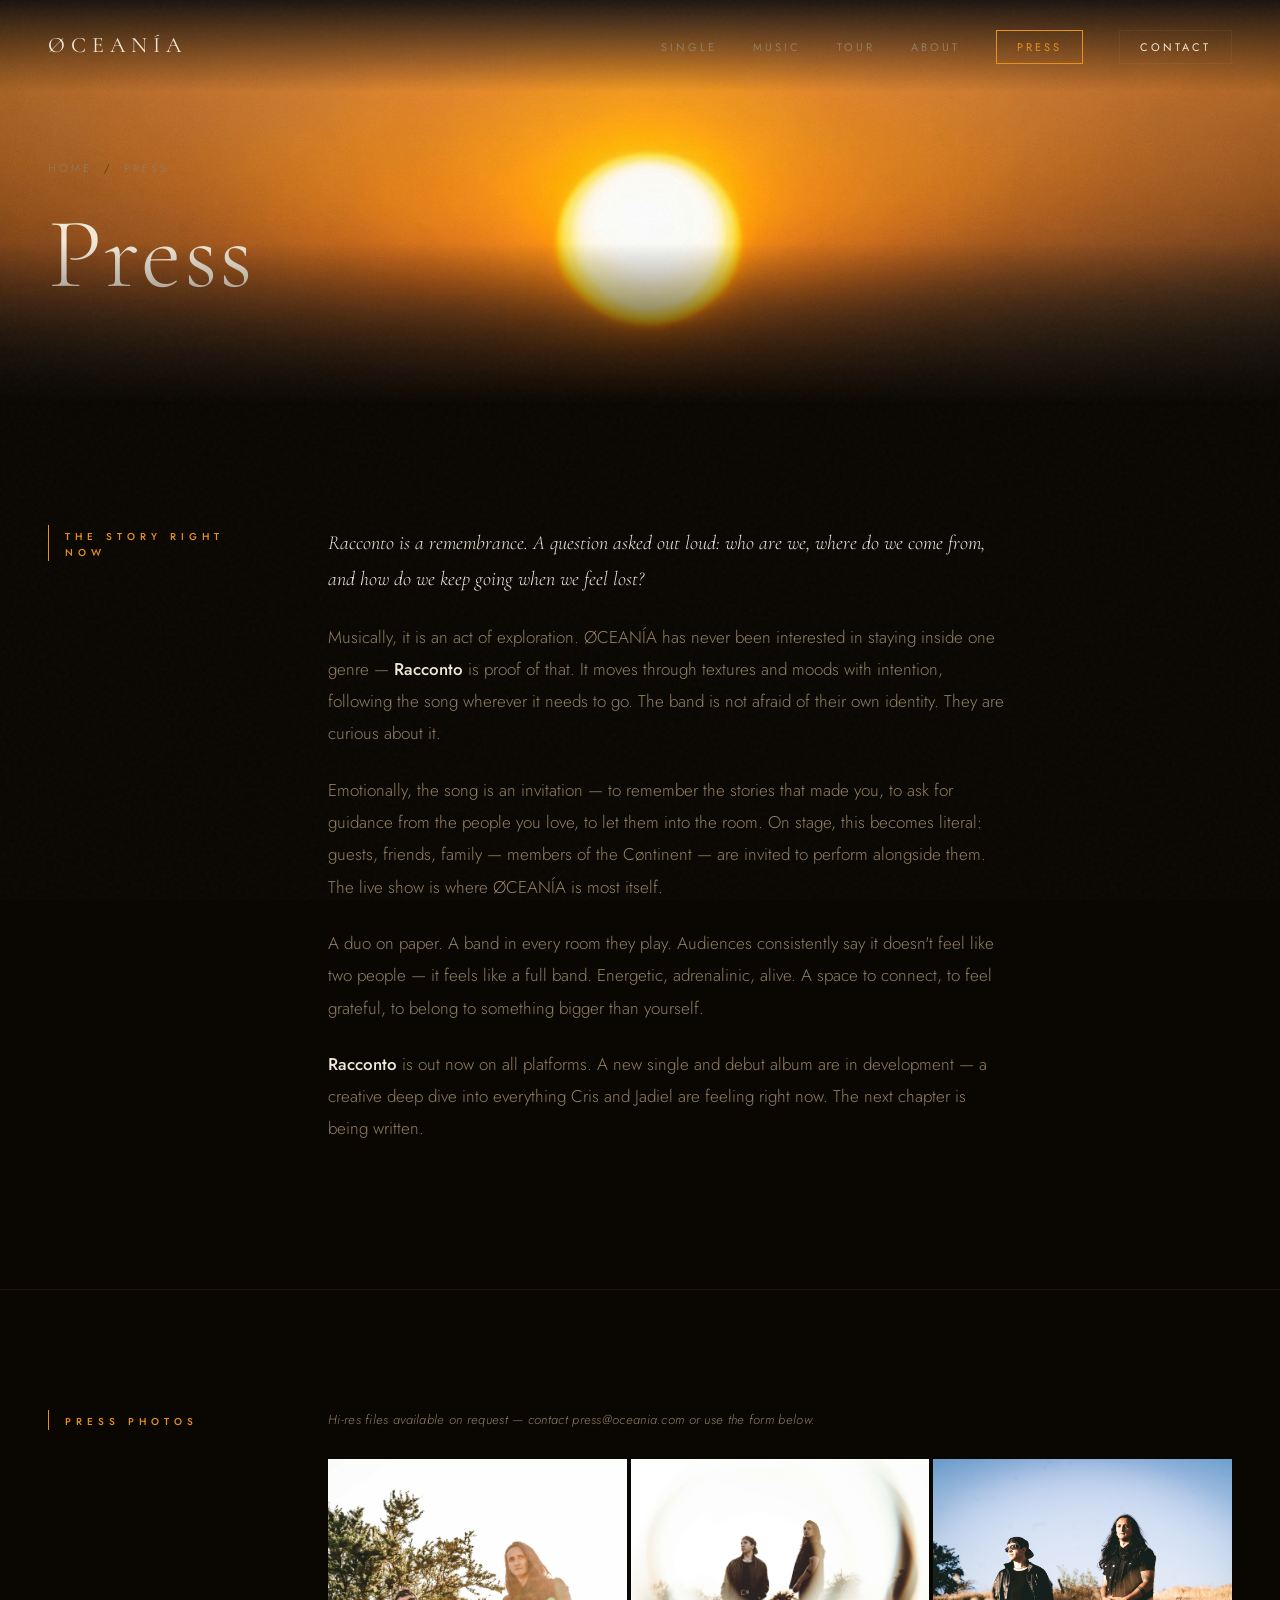
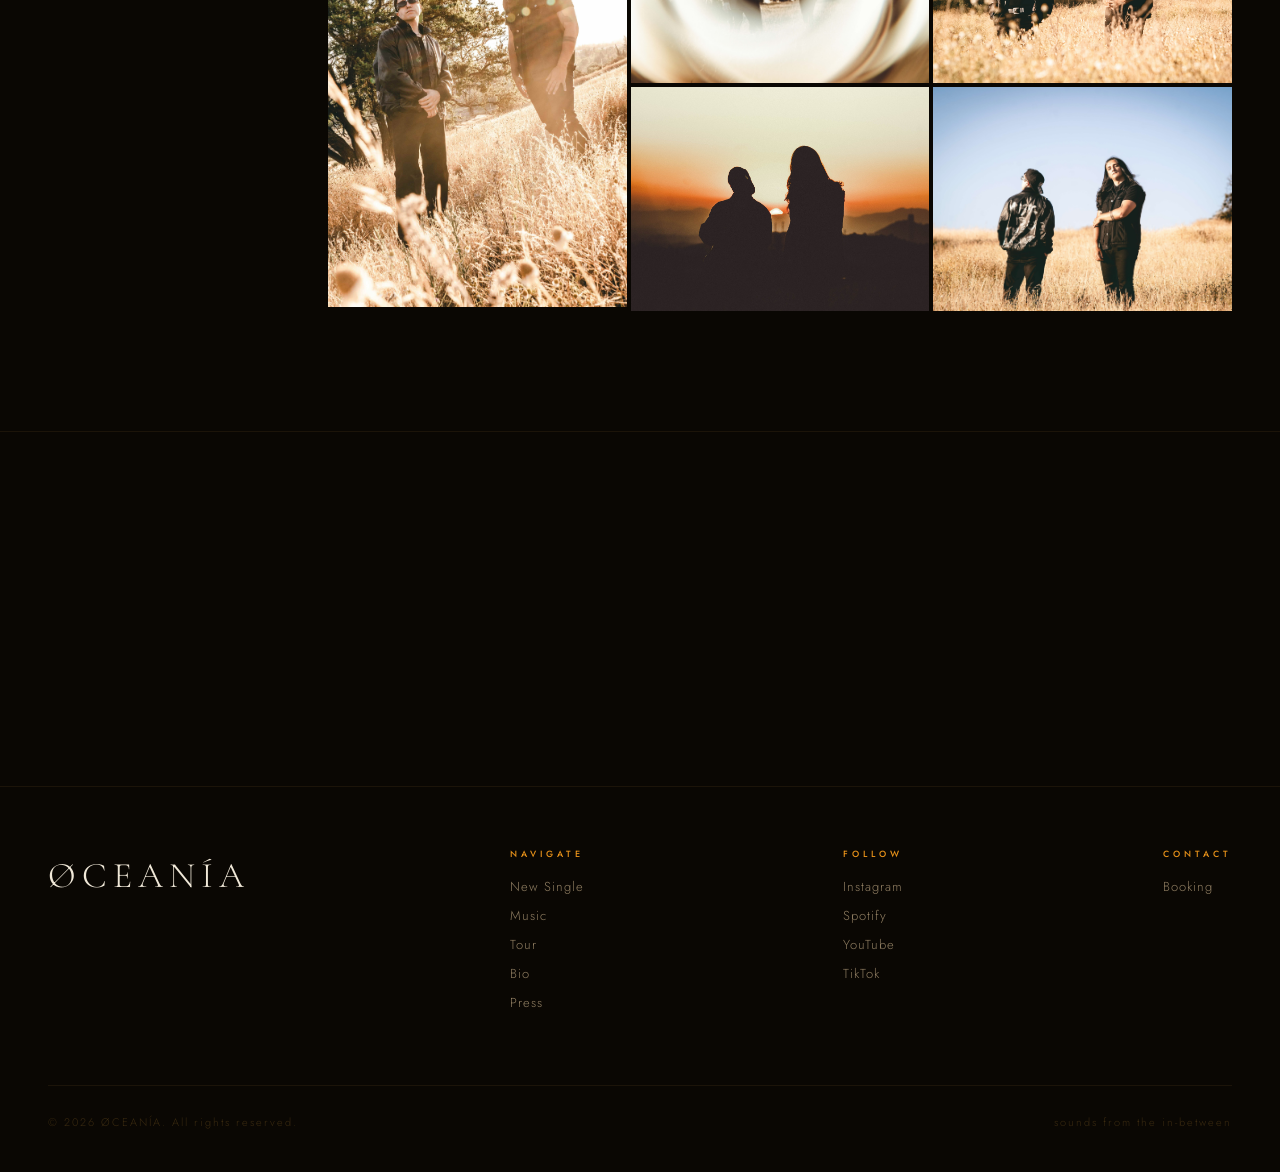
==== commit 0a2aa41a: "Add files via upload" ====
--- a/press.html
+++ b/press.html
@@ -63,15 +63,11 @@
       <div class="breadcrumb">
         <a href="index.html">Home</a>
         <span class="breadcrumb-sep">/</span>
-        <span>Press & Media</span>
-      </div>
-
-      <h1 class="page-hero-title">Press &<br>Media</h1>
-
-      <p class="page-hero-sub">
-        Everything you need to cover ØCEANÍA —
-        the story, the photos, the facts, and the contact.
-      </p>
+        <span>Press</span>
+      </div>
+
+      <h1 class="page-hero-title">Press</h1>
+
 
     </div>
   </header>
--- a/styles.css
+++ b/styles.css
@@ -1155,46 +1155,132 @@
    — All breakpoint overrides in one place for easy maintenance.
 ============================================================ */
 @media (max-width: 900px) {
+
+  /* --- NAV --- */
   .nav,
   .nav.nav-scrolled { padding: 20px 24px; }
-
   /* Nav links hidden on mobile — TODO: add hamburger menu */
   .nav-links { display: none; }
 
-  .featured-single-inner {
-    grid-template-columns: 1fr;
-    gap: 40px;
-  }
-
+  /* --- INDEX PAGE SECTIONS --- */
   .hero-content { padding: 0 24px 80px; }
 
-  .singles-section,
-  .tour-section,
-  .featured-single,
-  .band-intro-section,
-  .continent-section { padding: 80px 24px; }
-
+  .featured-single { padding: 80px 24px; }
+  .featured-single-inner { grid-template-columns: 1fr; gap: 40px; }
+
+  .band-intro-section { padding: 80px 24px; }
+  .band-intro-body { font-size: 22px; }
+
+  .singles-section { padding: 80px 24px; }
+  .singles-grid { grid-template-columns: repeat(auto-fill, minmax(160px, 1fr)); }
+
+  .tour-section { padding: 80px 24px; }
   .tour-row { grid-template-columns: 100px 1fr; }
   .tour-ticket { display: none; }
 
+  .continent-section { padding: 80px 24px; }
+
+  /* --- FOOTER --- */
+  footer { padding: 48px 24px 32px; }
   .footer-top { flex-direction: column; gap: 32px; }
-  footer { padding: 48px 24px 32px; }
   .footer-bottom { flex-direction: column; gap: 12px; text-align: center; }
 
-  /* Bio / press / contact pages */
+  /* --- PAGE HERO (bio, press, contact) --- */
   .page-hero { padding: 120px 24px 60px; }
+  /* Hide the giant decorative BIO/HI background text on mobile */
   .page-hero::before { display: none; }
-  .bio-section { padding: 80px 24px; }
-  .two-col { grid-template-columns: 1fr; gap: 32px; }
+  .page-hero-title { font-size: clamp(44px, 12vw, 80px); }
+
+  /* --- BIO / PRESS / CONTACT SECTIONS --- */
+  .bio-section { padding: 60px 24px; }
+
+  /* Stack the two-column label+content layout to single column */
+  .two-col {
+    display: flex;
+    flex-direction: column;
+    gap: 24px;
+  }
+
+  /* Label no longer needs to be sticky when stacked */
   .col-label { position: static; }
-  .members-grid { grid-template-columns: repeat(auto-fill, minmax(160px, 1fr)); }
-  .photos-grid { grid-template-columns: 1fr 1fr; }
-  .press-photo:first-child { grid-row: span 1; }
+
+  /* Bio text slightly smaller on mobile */
+  .bio-text p { font-size: 15px; }
+  .bio-text p:first-child { font-size: 17px; }
+
+  /* Members grid — 2 cards side by side on tablet, 1 col on phone */
+  .members-grid { grid-template-columns: 1fr 1fr; gap: 20px; }
+
+  /* Live photos — 2 columns on mobile */
+  .photos-grid {
+    grid-template-columns: 1fr 1fr;
+    gap: 4px;
+  }
+  .photos-grid .press-photo { aspect-ratio: 2/3; }
+
+  /* Press photos — stack to single column on mobile */
+  .press-photos-grid {
+    grid-template-columns: 1fr 1fr;
+    grid-template-rows: auto;
+  }
+  /* Remove the spanning first photo — all equal on mobile */
+  .press-photos-grid .press-photo:first-child {
+    grid-row: span 1;
+    aspect-ratio: 4/3;
+  }
+  .press-photos-grid .press-photo:not(:first-child) {
+    aspect-ratio: 4/3;
+  }
 }
 
 @media (max-width: 600px) {
+  /* Members go single column on small phones */
+  .members-grid { grid-template-columns: 1fr; max-width: 280px; }
+
+  /* Live photos — single column on very small phones */
+  .photos-grid { grid-template-columns: 1fr; }
+  .photos-grid .press-photo { aspect-ratio: 3/2; }
+
+  /* Press photos — single column on small phones */
+  .press-photos-grid { grid-template-columns: 1fr; }
+  .press-photos-grid .press-photo,
+  .press-photos-grid .press-photo:first-child { aspect-ratio: 3/2; }
+
+  /* Contact form — stack name/email fields */
   .form-row { grid-template-columns: 1fr; }
   .form-submit { align-self: stretch; text-align: center; }
+
+  /* EPK table — stack key/value on small screens */
+  .epk-key { display: block; padding-bottom: 4px; }
+  .epk-table tr { display: flex; flex-direction: column; padding: 16px 0; }
+}
+
+@media (max-width: 900px) {
+  /* Already revealed — skip animation on mobile to avoid content disappearing */
+  .reveal,
+  .reveal-left,
+  .reveal-right,
+  .reveal-children {
+    opacity: 1;
+    transform: none;
+    transition: none;
+  }
+}
+
+@media (max-width: 900px) {
+  .reveal,
+  .reveal.revealed,
+  .reveal-left,
+  .reveal-left.revealed,
+  .reveal-right,
+  .reveal-right.revealed,
+  .reveal-children,
+  .reveal-children.revealed,
+  .reveal-children > * {
+    opacity: 1 !important;
+    transform: none !important;
+    transition: none !important;
+  }
 }
 
 
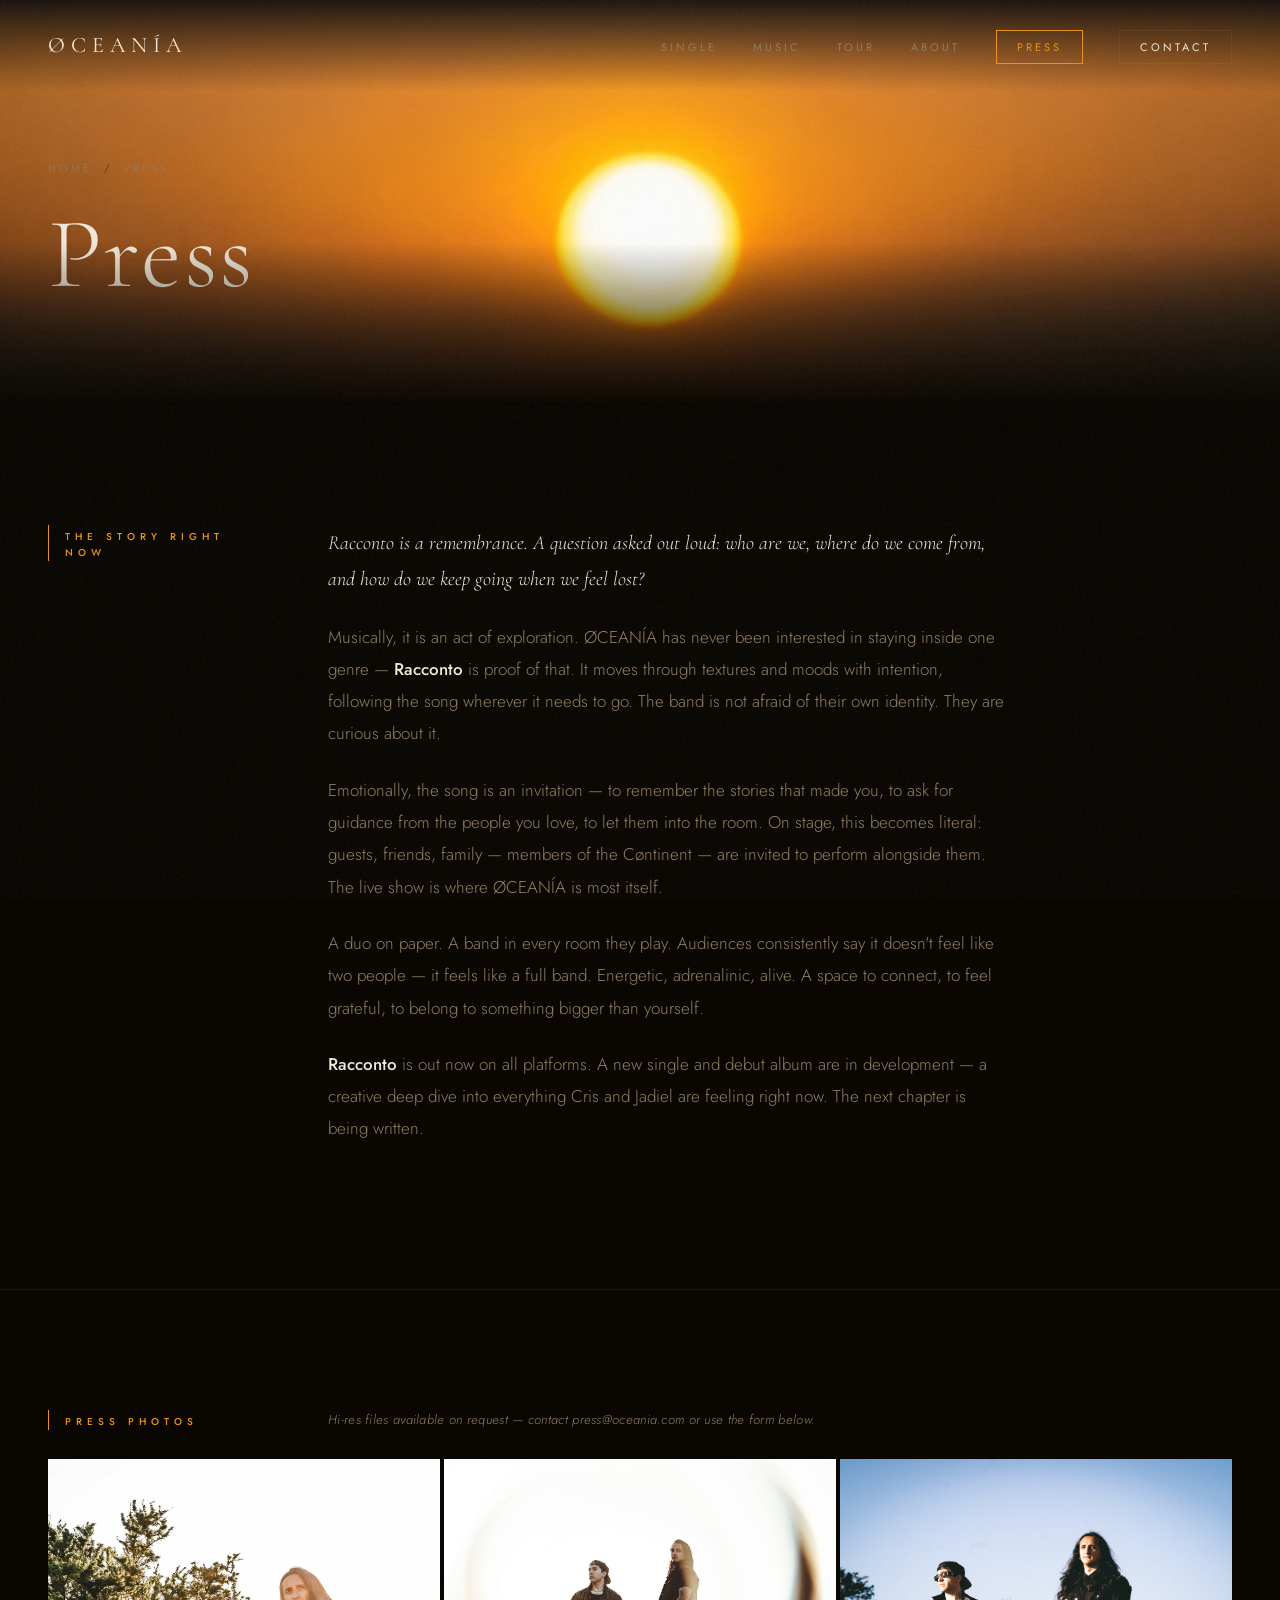
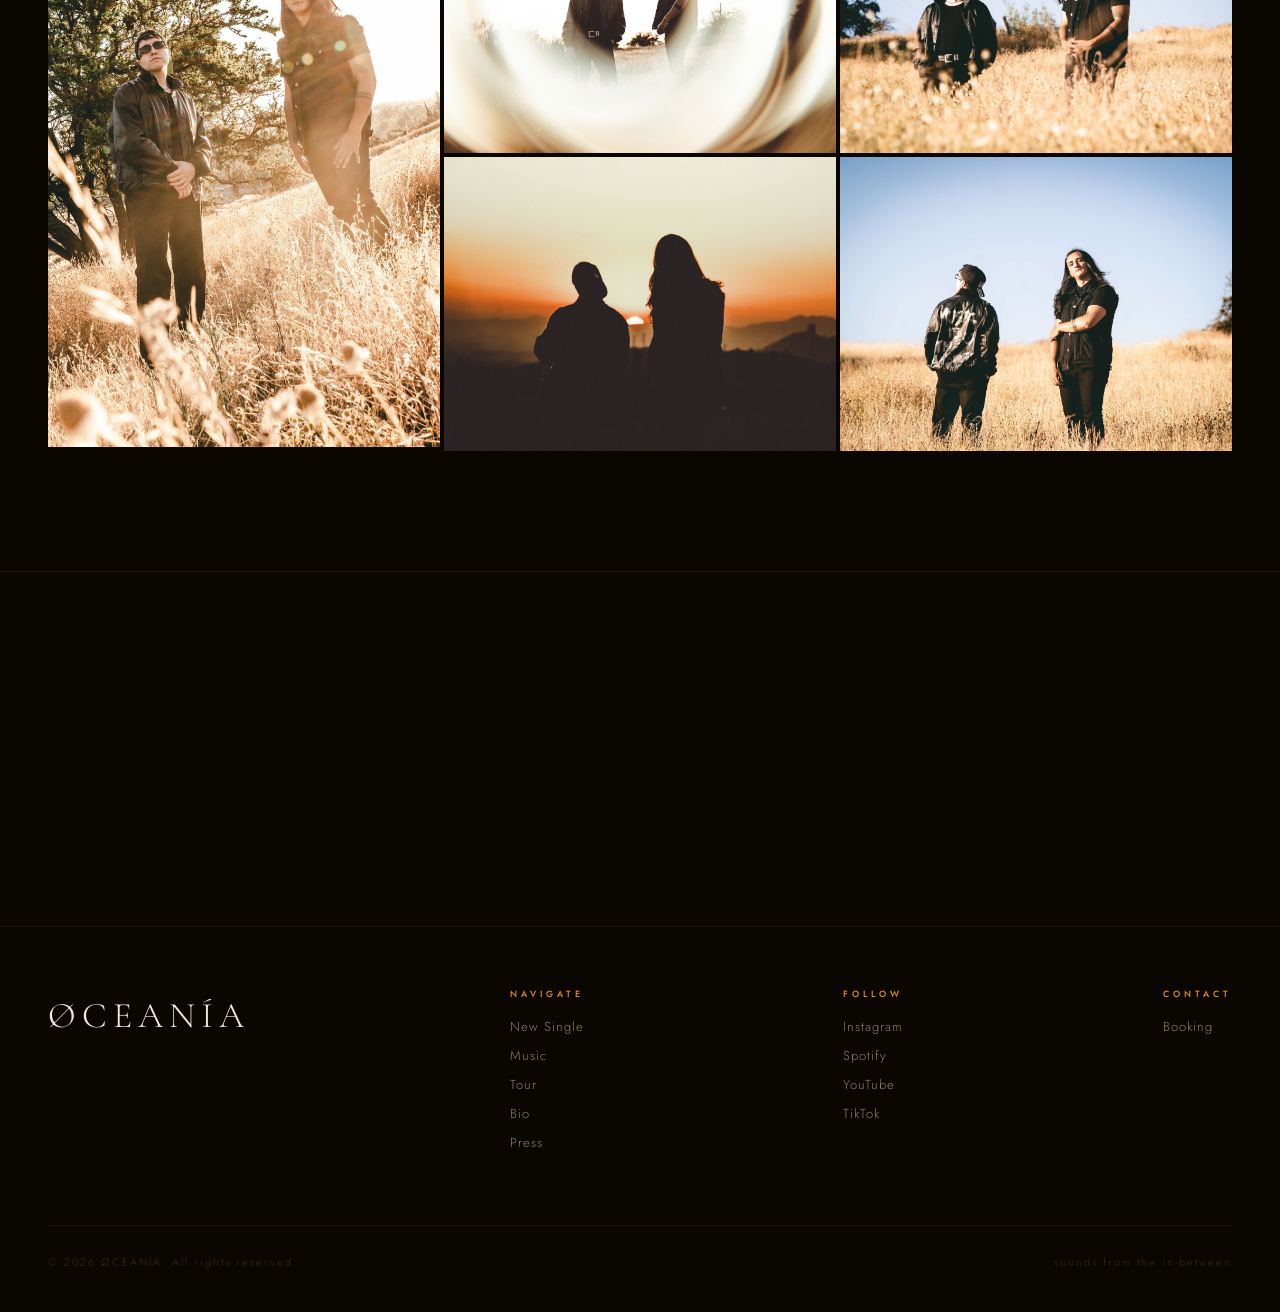
==== commit c75aab14: "Add files via upload" ====
--- a/press.html
+++ b/press.html
@@ -155,60 +155,51 @@
        Update href on the download links to point to actual files.
   ============================================================ -->
   <section class="bio-section" id="photos">
-    <div class="two-col reveal">
-
-      <div class="col-label">
-        <p class="col-label-text">Press Photos</p>
-      </div>
-
-      <div>
-        <p class="press-photos-intro">
-          Hi-res files available on request — contact press@oceania.com
-          or use the form below.
-        </p>
-
-        <div class="press-photos-grid">
-
-          <div class="press-photo">
-            <img src="images/Press/press-racconto-1.jpeg" alt="Oceania Press Photo 1">
-            <div class="press-photo-overlay">
-              <a href="images/Press/press-racconto-1.jpeg" class="photo-download-hint" download>Download ↓</a>
-            </div>
-          </div>
-
-          <div class="press-photo">
-            <img src="images/Press/press-racconto-2.jpeg" alt="Oceania Press Photo 2">
-            <div class="press-photo-overlay">
-              <a href="images/Press/press-racconto-2.jpeg" class="photo-download-hint" download>Download ↓</a>
-            </div>
-          </div>
-
-          <div class="press-photo">
-            <img src="images/Press/press-racconto-3.jpeg" alt="Oceania Press Photo 3">
-            <div class="press-photo-overlay">
-              <a href="images/Press/press-racconto-3.jpeg" class="photo-download-hint" download>Download ↓</a>
-            </div>
-          </div>
-
-          <div class="press-photo">
-            <img src="images/Press/press-racconto-4.jpeg" alt="Oceania Press Photo 4">
-            <div class="press-photo-overlay">
-              <a href="images/Press/press-racconto-4.jpeg" class="photo-download-hint" download>Download ↓</a>
-            </div>
-          </div>
-
-          <div class="press-photo">
-            <img src="images/Press/press-racconto-5.jpeg" alt="Oceania Press Photo 5">
-            <div class="press-photo-overlay">
-              <a href="images/Press/press-racconto-5.jpeg" class="photo-download-hint" download>Download ↓</a>
-            </div>
-          </div>
-
-        </div>
-      </div>
-
-    </div>
-  </section>
+  <div class="two-col">
+    <div class="col-label">
+      <p class="col-label-text">Press Photos</p>
+    </div>
+    <div>
+      <p class="press-photos-intro">
+        Hi-res files available on request — contact press@oceania.com
+        or use the form below.
+      </p>
+    </div>
+  </div>
+
+  <div class="press-photos-grid">
+    <div class="press-photo">
+      <img src="images/Press/press-racconto-1.jpeg" alt="Oceania Press Photo 1">
+      <div class="press-photo-overlay">
+        <a href="images/Press/press-racconto-1.jpeg" class="photo-download-hint" download>Download ↓</a>
+      </div>
+    </div>
+    <div class="press-photo">
+      <img src="images/Press/press-racconto-2.jpeg" alt="Oceania Press Photo 2">
+      <div class="press-photo-overlay">
+        <a href="images/Press/press-racconto-2.jpeg" class="photo-download-hint" download>Download ↓</a>
+      </div>
+    </div>
+    <div class="press-photo">
+      <img src="images/Press/press-racconto-3.jpeg" alt="Oceania Press Photo 3">
+      <div class="press-photo-overlay">
+        <a href="images/Press/press-racconto-3.jpeg" class="photo-download-hint" download>Download ↓</a>
+      </div>
+    </div>
+    <div class="press-photo">
+      <img src="images/Press/press-racconto-4.jpeg" alt="Oceania Press Photo 4">
+      <div class="press-photo-overlay">
+        <a href="images/Press/press-racconto-4.jpeg" class="photo-download-hint" download>Download ↓</a>
+      </div>
+    </div>
+    <div class="press-photo">
+      <img src="images/Press/press-racconto-5.jpeg" alt="Oceania Press Photo 5">
+      <div class="press-photo-overlay">
+        <a href="images/Press/press-racconto-5.jpeg" class="photo-download-hint" download>Download ↓</a>
+      </div>
+    </div>
+  </div>
+</section>
 
 
 
--- a/styles.css
+++ b/styles.css
@@ -1155,132 +1155,46 @@
    — All breakpoint overrides in one place for easy maintenance.
 ============================================================ */
 @media (max-width: 900px) {
-
-  /* --- NAV --- */
   .nav,
   .nav.nav-scrolled { padding: 20px 24px; }
+
   /* Nav links hidden on mobile — TODO: add hamburger menu */
   .nav-links { display: none; }
 
-  /* --- INDEX PAGE SECTIONS --- */
+  .featured-single-inner {
+    grid-template-columns: 1fr;
+    gap: 40px;
+  }
+
   .hero-content { padding: 0 24px 80px; }
 
-  .featured-single { padding: 80px 24px; }
-  .featured-single-inner { grid-template-columns: 1fr; gap: 40px; }
-
-  .band-intro-section { padding: 80px 24px; }
-  .band-intro-body { font-size: 22px; }
-
-  .singles-section { padding: 80px 24px; }
-  .singles-grid { grid-template-columns: repeat(auto-fill, minmax(160px, 1fr)); }
-
-  .tour-section { padding: 80px 24px; }
+  .singles-section,
+  .tour-section,
+  .featured-single,
+  .band-intro-section,
+  .continent-section { padding: 80px 24px; }
+
   .tour-row { grid-template-columns: 100px 1fr; }
   .tour-ticket { display: none; }
 
-  .continent-section { padding: 80px 24px; }
-
-  /* --- FOOTER --- */
+  .footer-top { flex-direction: column; gap: 32px; }
   footer { padding: 48px 24px 32px; }
-  .footer-top { flex-direction: column; gap: 32px; }
   .footer-bottom { flex-direction: column; gap: 12px; text-align: center; }
 
-  /* --- PAGE HERO (bio, press, contact) --- */
+  /* Bio / press / contact pages */
   .page-hero { padding: 120px 24px 60px; }
-  /* Hide the giant decorative BIO/HI background text on mobile */
   .page-hero::before { display: none; }
-  .page-hero-title { font-size: clamp(44px, 12vw, 80px); }
-
-  /* --- BIO / PRESS / CONTACT SECTIONS --- */
-  .bio-section { padding: 60px 24px; }
-
-  /* Stack the two-column label+content layout to single column */
-  .two-col {
-    display: flex;
-    flex-direction: column;
-    gap: 24px;
-  }
-
-  /* Label no longer needs to be sticky when stacked */
+  .bio-section { padding: 80px 24px; }
+  .two-col { grid-template-columns: 1fr; gap: 32px; }
   .col-label { position: static; }
-
-  /* Bio text slightly smaller on mobile */
-  .bio-text p { font-size: 15px; }
-  .bio-text p:first-child { font-size: 17px; }
-
-  /* Members grid — 2 cards side by side on tablet, 1 col on phone */
-  .members-grid { grid-template-columns: 1fr 1fr; gap: 20px; }
-
-  /* Live photos — 2 columns on mobile */
-  .photos-grid {
-    grid-template-columns: 1fr 1fr;
-    gap: 4px;
-  }
-  .photos-grid .press-photo { aspect-ratio: 2/3; }
-
-  /* Press photos — stack to single column on mobile */
-  .press-photos-grid {
-    grid-template-columns: 1fr 1fr;
-    grid-template-rows: auto;
-  }
-  /* Remove the spanning first photo — all equal on mobile */
-  .press-photos-grid .press-photo:first-child {
-    grid-row: span 1;
-    aspect-ratio: 4/3;
-  }
-  .press-photos-grid .press-photo:not(:first-child) {
-    aspect-ratio: 4/3;
-  }
+  .members-grid { grid-template-columns: repeat(auto-fill, minmax(160px, 1fr)); }
+  .photos-grid { grid-template-columns: 1fr 1fr; }
+  .press-photo:first-child { grid-row: span 1; }
 }
 
 @media (max-width: 600px) {
-  /* Members go single column on small phones */
-  .members-grid { grid-template-columns: 1fr; max-width: 280px; }
-
-  /* Live photos — single column on very small phones */
-  .photos-grid { grid-template-columns: 1fr; }
-  .photos-grid .press-photo { aspect-ratio: 3/2; }
-
-  /* Press photos — single column on small phones */
-  .press-photos-grid { grid-template-columns: 1fr; }
-  .press-photos-grid .press-photo,
-  .press-photos-grid .press-photo:first-child { aspect-ratio: 3/2; }
-
-  /* Contact form — stack name/email fields */
   .form-row { grid-template-columns: 1fr; }
   .form-submit { align-self: stretch; text-align: center; }
-
-  /* EPK table — stack key/value on small screens */
-  .epk-key { display: block; padding-bottom: 4px; }
-  .epk-table tr { display: flex; flex-direction: column; padding: 16px 0; }
-}
-
-@media (max-width: 900px) {
-  /* Already revealed — skip animation on mobile to avoid content disappearing */
-  .reveal,
-  .reveal-left,
-  .reveal-right,
-  .reveal-children {
-    opacity: 1;
-    transform: none;
-    transition: none;
-  }
-}
-
-@media (max-width: 900px) {
-  .reveal,
-  .reveal.revealed,
-  .reveal-left,
-  .reveal-left.revealed,
-  .reveal-right,
-  .reveal-right.revealed,
-  .reveal-children,
-  .reveal-children.revealed,
-  .reveal-children > * {
-    opacity: 1 !important;
-    transform: none !important;
-    transition: none !important;
-  }
 }
 
 
@@ -1894,4 +1808,40 @@
 .form-feedback--error {
   color: #c0604a;
   border-color: #c0604a;
+}
+/* ============================================================
+   MOBILE PHOTO GALLERIES — swipeable horizontal scroll
+============================================================ */
+@media (max-width: 900px) {
+  .photos-grid,
+  .press-photos-grid {
+    display: flex !important;
+    flex-direction: row !important;
+    overflow-x: auto !important;
+    scroll-snap-type: x mandatory !important;
+    -webkit-overflow-scrolling: touch !important;
+    gap: 8px !important;
+    width: 100% !important;
+    padding-bottom: 12px !important;
+    box-sizing: border-box !important;
+  }
+
+  .photos-grid .press-photo,
+  .press-photos-grid .press-photo,
+  .press-photos-grid .press-photo:first-child {
+    flex: 0 0 92vw !important;
+    width: 92vw !important;
+    aspect-ratio: 4/3 !important;
+    scroll-snap-align: center !important;
+    grid-row: span 1 !important;
+    min-width: 0 !important;
+  }
+
+  .photos-grid .press-photo img,
+  .press-photos-grid .press-photo img {
+    width: 100% !important;
+    height: 100% !important;
+    object-fit: cover !important;
+    display: block !important;
+  }
 }
